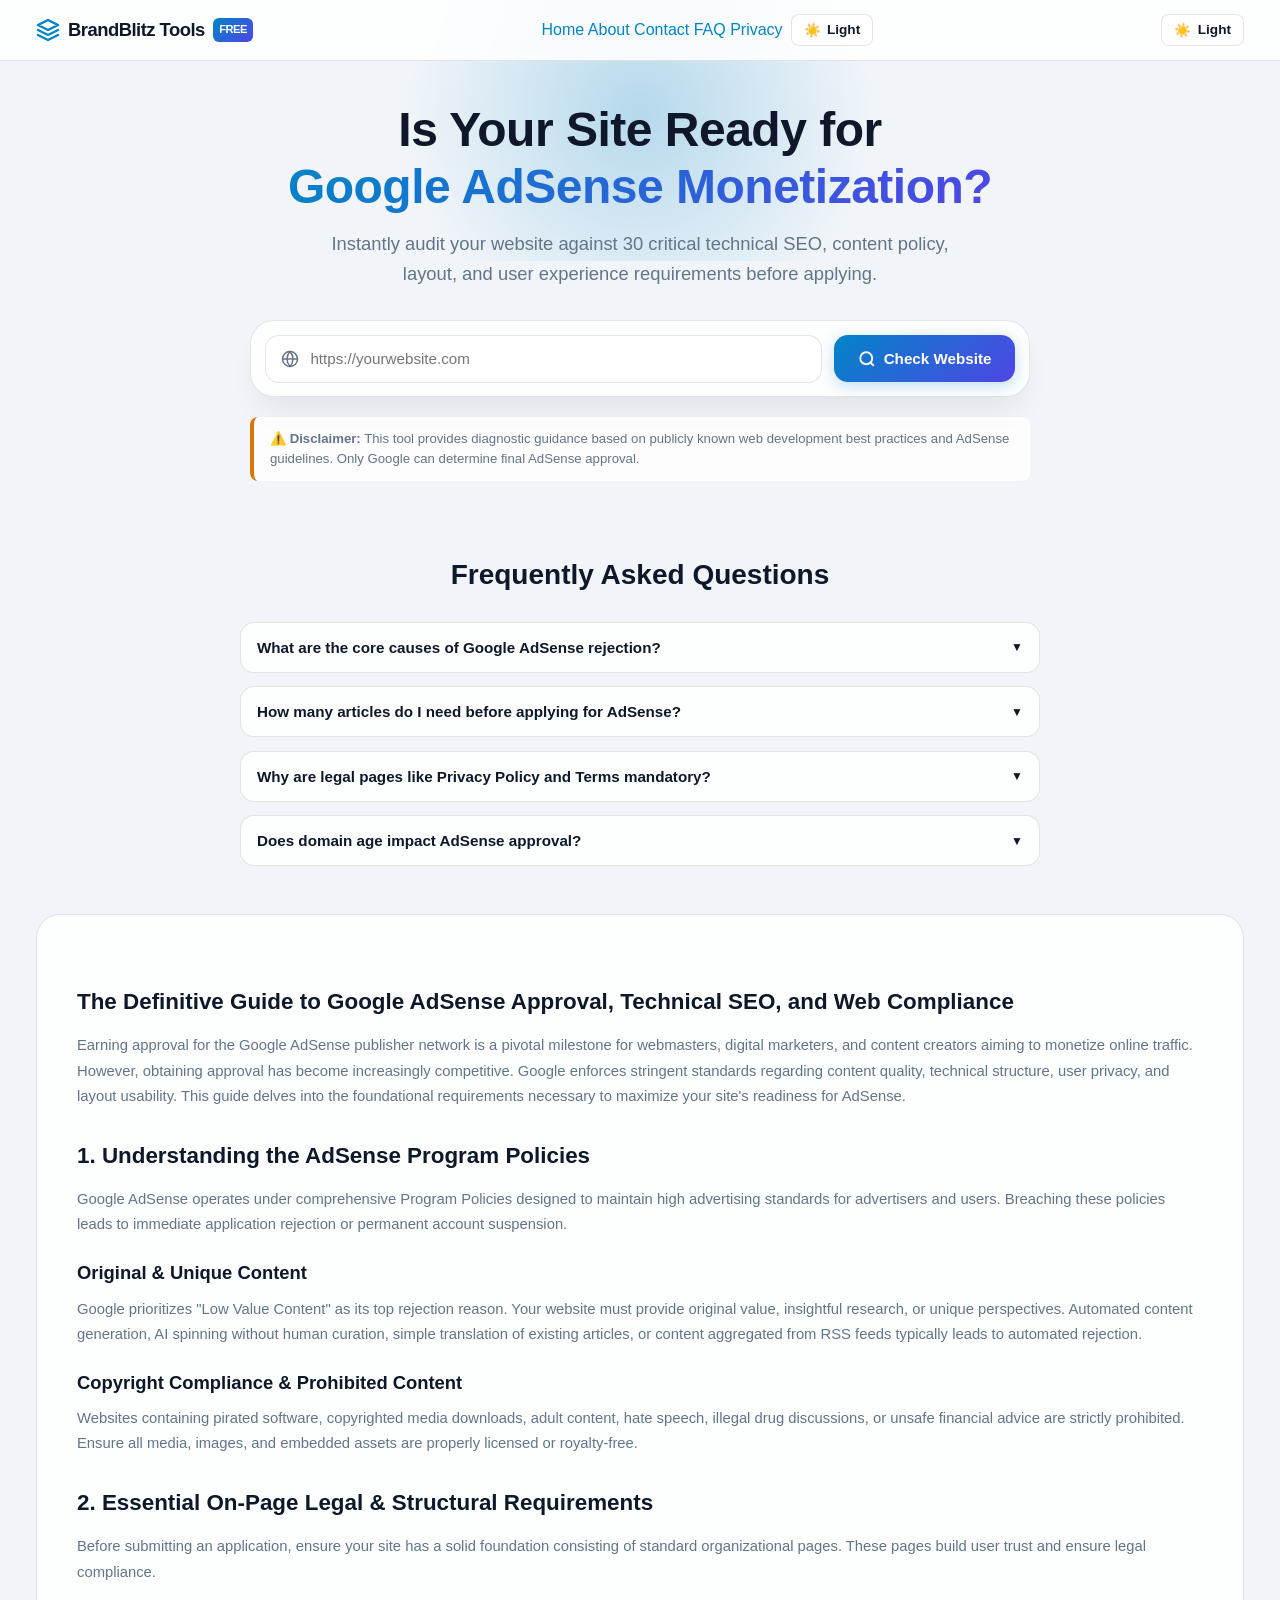
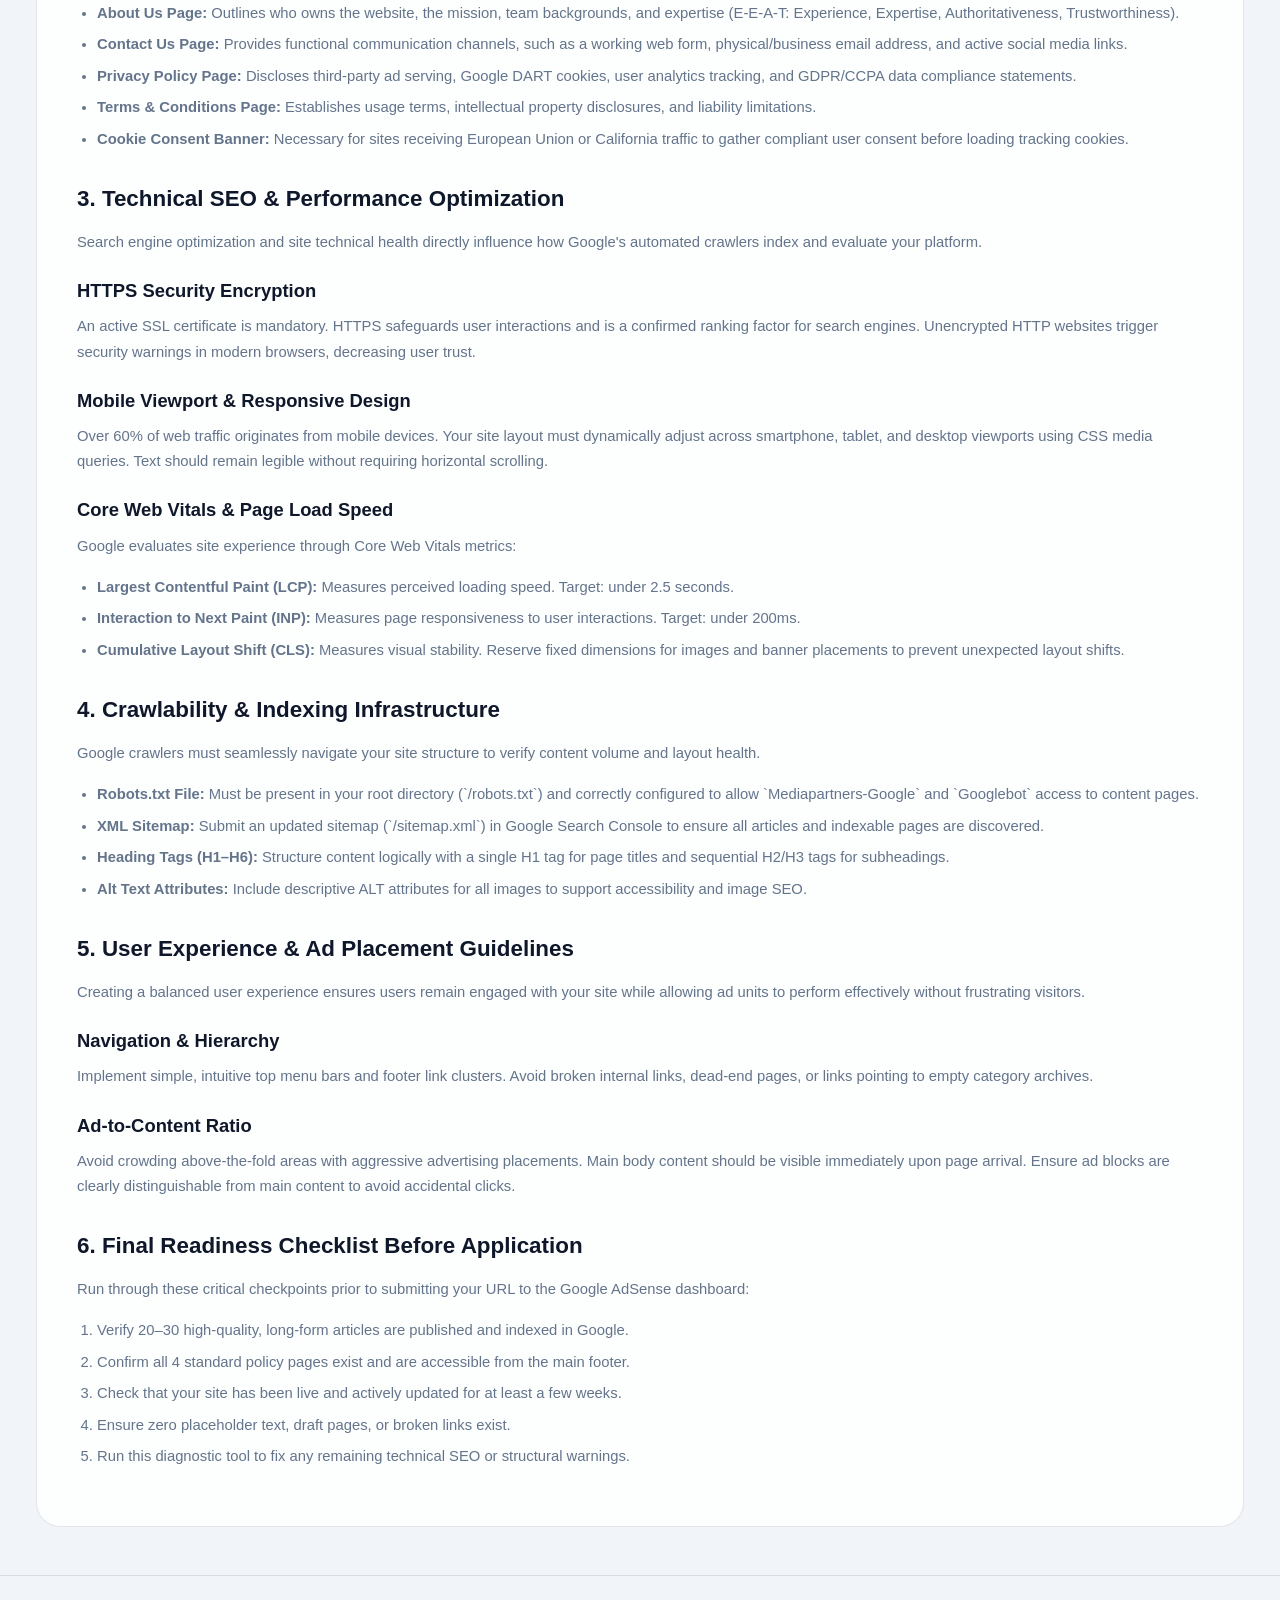
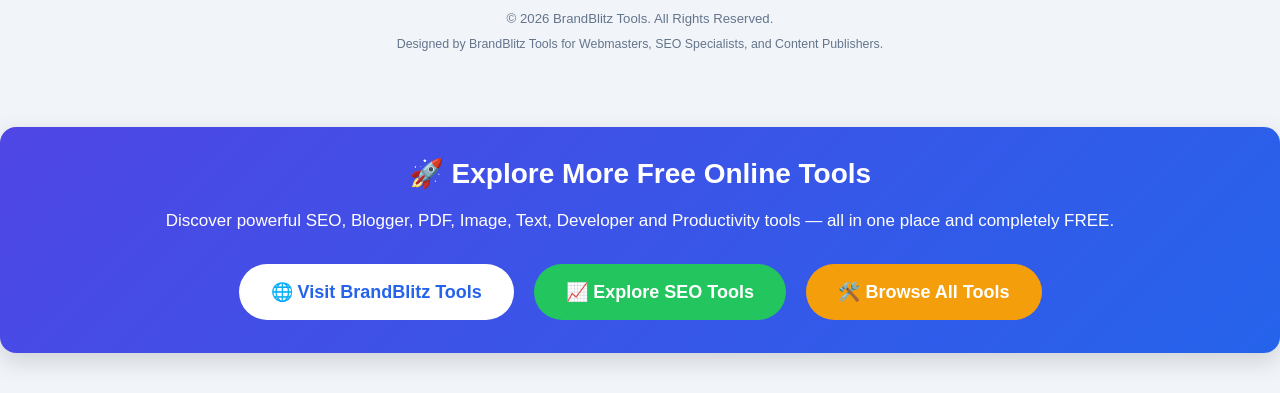
==== index.html @ 6cb2e6ab "Update index.html" ====
<!DOCTYPE html>
<html lang="en" data-theme="light">
<head><!-- Google tag (gtag.js) -->
<script async src="https://www.googletagmanager.com/gtag/js?id=G-FM1GMPGR39"></script>
<script>
  window.dataLayer = window.dataLayer || [];
  function gtag(){dataLayer.push(arguments);}
  gtag('js', new Date());

  gtag('config', 'G-FM1GMPGR39');
</script><meta name="google-site-verification" content="Bj_bHbPPWZ_OUAdt4limrKNjG6qY-SM1MMo9fuRTabA" />
  <meta charset="UTF-8">
  <meta name="viewport" content="width=device-width, initial-scale=1.0">
  <title>Google AdSense Readiness Checker & Site Audit Tool</title>
  <meta name="description" content="Free instant Google AdSense Readiness Audit Tool. Analyze your website for AdSense policy compliance, technical SEO, content depth, and site structure.">
  <meta name="keywords" content="AdSense checker, AdSense readiness tool, Google AdSense approval, SEO audit tool, policy compliance check">
  <meta name="robots" content="index, follow">
  <link rel="canonical" href="https://ssrweb197.github.io/google-adsense-checker/">

  <!-- Open Graph / Social Meta -->
  <meta property="og:type" content="website">
  <meta property="og:title" content="Google AdSense Readiness Checker & Site Audit Tool">
  <meta property="og:description" content="Check if your website is ready for Google AdSense monetization with our instant 30-point policy and SEO audit tool.">
  <meta property="og:image" content="https://ssrweb197.github.io/pdf-tools-hub/icon-512.png">
  
  <!-- Twitter Cards -->
  <meta name="twitter:card" content="summary_large_image">
  <meta name="twitter:title" content="Google AdSense Readiness Checker">
  <meta name="twitter:description" content="Comprehensive instant site audit for Google AdSense compliance and technical SEO readiness.">

  <!-- JSON-LD Structured Data: Breadcrumb -->
  <script type="application/ld+json">
  {
    "@context": "https://schema.org",
    "@type": "BreadcrumbList",
    "itemListElement": [{
      "@type": "ListItem",
      "position": 1,
      "name": "Home",
      "item": "https://ssrweb197.github.io/pdf-tools-hub/"
    },{
      "@type": "ListItem",
      "position": 2,
      "name": "Tools",
      "item": "https://ssrweb197.github.io/pdf-tools-hub/"
    },{
      "@type": "ListItem",
      "position": 3,
      "name": "AdSense Readiness Checker",
      "item": "https://ssrweb197.github.io/pdf-tools-hub/adsense-checker.html"
    }]
  }
  </script>

  <!-- JSON-LD Structured Data: FAQ Page -->
  <script type="application/ld+json">
  {
    "@context": "https://schema.org",
    "@type": "FAQPage",
    "mainEntity": [
      {
        "@type": "Question",
        "name": "What are the essential requirements for Google AdSense approval?",
        "acceptedAnswer": {
          "@type": "Answer",
          "text": "Google AdSense requires original, high-quality content, standard policy pages (About Us, Contact Us, Privacy Policy, Terms, Cookie Policy), HTTPS security, mobile responsiveness, clear navigation, and adherence to Google's Publisher Policies."
        }
      },
      {
        "@type": "Question",
        "name": "How long does Google AdSense take to review a website?",
        "acceptedAnswer": {
          "@type": "Answer",
          "text": "The review process typically takes anywhere from 24 hours to 2 weeks. Ensuring your site meets all technical, layout, and policy standards reduces the likelihood of rejection."
        }
      },
      {
        "@type": "Question",
        "name": "Does this tool guarantee AdSense approval?",
        "acceptedAnswer": {
          "@type": "Answer",
          "text": "No. This tool provides an automated diagnostic audit based on publicly known web best practices and AdSense guidelines. Final approval rests exclusively with Google's human reviewers and automated evaluation algorithms."
        }
      }
    ]
  }
  </script>

  <style>
    /* ==========================================================================
       1. CSS VARIABLES & THEMES (LIGHT MODE DEFAULT)
       ========================================================================== */
    :root {
      /* Colors - Light Theme Default */
      --bg-primary: #f1f5f9;
      --bg-secondary: #ffffff;
      --bg-card: rgba(255, 255, 255, 0.85);
      --bg-card-hover: rgba(255, 255, 255, 0.98);
      --border-color: rgba(0, 0, 0, 0.1);
      --text-main: #0f172a;
      --text-muted: #64748b;
      
      --primary: #0284c7;
      --primary-glow: rgba(2, 132, 199, 0.25);
      --accent: #4f46e5;
      
      --pass: #16a34a;
      --pass-bg: rgba(22, 163, 74, 0.1);
      --warning: #d97706;
      --warning-bg: rgba(217, 119, 6, 0.1);
      --fail: #dc2626;
      --fail-bg: rgba(220, 38, 38, 0.1);
      
      --radius-sm: 8px;
      --radius-md: 14px;
      --radius-lg: 24px;
      
      --shadow-main: 0 20px 30px -10px rgba(0, 0, 0, 0.08);
      --glass-backdrop: blur(16px);
      
      --transition: all 0.3s cubic-bezier(0.4, 0, 0.2, 1);
    }

    [data-theme="dark"] {
      /* Colors - Dark Theme Override */
      --bg-primary: #0b0f19;
      --bg-secondary: #111827;
      --bg-card: rgba(30, 41, 59, 0.7);
      --bg-card-hover: rgba(30, 41, 59, 0.9);
      --border-color: rgba(255, 255, 255, 0.12);
      --text-main: #f8fafc;
      --text-muted: #94a3b8;
      
      --primary: #38bdf8;
      --primary-glow: rgba(56, 189, 248, 0.35);
      --accent: #818cf8;
      
      --pass: #22c55e;
      --pass-bg: rgba(34, 197, 94, 0.15);
      --warning: #f59e0b;
      --warning-bg: rgba(245, 158, 11, 0.15);
      --fail: #ef4444;
      --fail-bg: rgba(239, 68, 68, 0.15);
      
      --shadow-main: 0 20px 40px -15px rgba(0, 0, 0, 0.5);
    }

    /* ==========================================================================
       2. BASE & RESET
       ========================================================================== */
    *, *::before, *::after {
      box-sizing: border-box;
      margin: 0;
      padding: 0;
    }

    html {
      scroll-behavior: smooth;
      font-family: -apple-system, BlinkMacSystemFont, "Segoe UI", Roboto, Helvetica, Arial, sans-serif;
    }

    body {
      background-color: var(--bg-primary);
      color: var(--text-main);
      line-height: 1.6;
      min-height: 100vh;
      overflow-x: hidden;
      transition: background-color 0.4s ease, color 0.4s ease;
    }

    .container {
      width: 100%;
      max-width: 1240px;
      margin: 0 auto;
      padding: 0 1rem;
    }

    a {
      color: var(--primary);
      text-decoration: none;
      transition: var(--transition);
    }

    a:hover {
      text-decoration: underline;
    }

    /* ==========================================================================
       3. NAVIGATION & HEADER
       ========================================================================== */
    .navbar {
      position: sticky;
      top: 0;
      z-index: 100;
      background: var(--bg-card);
      backdrop-filter: var(--glass-backdrop);
      -webkit-backdrop-filter: var(--glass-backdrop);
      border-bottom: 1px solid var(--border-color);
      padding: 0.85rem 0;
    }

    .nav-container {
      display: flex;
      justify-content: space-between;
      align-items: center;
      gap: 0.5rem;
    }

    .logo {
      display: flex;
      align-items: center;
      gap: 0.5rem;
      font-weight: 800;
      font-size: 1.15rem;
      letter-spacing: -0.5px;
      color: var(--text-main);
      white-space: nowrap;
    }

    .logo-badge {
      background: linear-gradient(135deg, var(--primary), var(--accent));
      color: #fff;
      font-size: 0.7rem;
      padding: 0.2rem 0.4rem;
      border-radius: 6px;
      font-weight: 700;
      text-transform: uppercase;
    }

    .nav-actions {
      display: flex;
      align-items: center;
      gap: 0.5rem;
    }

    .theme-toggle {
      background: var(--bg-secondary);
      border: 1px solid var(--border-color);
      color: var(--text-main);
      padding: 0.45rem 0.75rem;
      border-radius: var(--radius-sm);
      cursor: pointer;
      display: flex;
      align-items: center;
      gap: 0.4rem;
      font-size: 0.85rem;
      font-weight: 600;
      transition: var(--transition);
      white-space: nowrap;
    }

    .theme-toggle:hover {
      border-color: var(--primary);
    }

    /* ==========================================================================
       4. HERO & AUDIT INPUT SECTION
       ========================================================================== */
    .hero-section {
      padding: 2.5rem 0 1.5rem;
      text-align: center;
      position: relative;
    }

    .hero-glow {
      position: absolute;
      top: -100px;
      left: 50%;
      transform: translateX(-50%);
      width: 100%;
      max-width: 600px;
      height: 300px;
      background: radial-gradient(circle, var(--primary-glow) 0%, rgba(0,0,0,0) 70%);
      pointer-events: none;
      z-index: -1;
    }

    .hero-title {
      font-size: clamp(1.6rem, 5vw, 3rem);
      font-weight: 900;
      line-height: 1.2;
      margin-bottom: 0.85rem;
      letter-spacing: -0.5px;
    }

    .gradient-text {
      background: linear-gradient(135deg, var(--primary), var(--accent));
      -webkit-background-clip: text;
      -webkit-text-fill-color: transparent;
    }

    .hero-subtitle {
      font-size: clamp(0.95rem, 2.5vw, 1.15rem);
      color: var(--text-muted);
      max-width: 680px;
      margin: 0 auto 2rem;
      padding: 0 0.5rem;
    }

    .audit-box {
      width: 100%;
      max-width: 780px;
      margin: 0 auto;
      background: var(--bg-card);
      backdrop-filter: var(--glass-backdrop);
      -webkit-backdrop-filter: var(--glass-backdrop);
      border: 1px solid var(--border-color);
      border-radius: var(--radius-lg);
      padding: 0.85rem;
      box-shadow: var(--shadow-main);
      display: flex;
      flex-direction: column;
      gap: 0.75rem;
    }

    @media (min-width: 640px) {
      .audit-box {
        flex-direction: row;
        align-items: center;
      }
    }

    .audit-input-group {
      flex: 1;
      width: 100%;
      position: relative;
      display: flex;
      align-items: center;
    }

    .audit-input-icon {
      position: absolute;
      left: 1rem;
      color: var(--text-muted);
      pointer-events: none;
    }

    .audit-input {
      width: 100%;
      padding: 0.9rem 1rem 0.9rem 2.8rem;
      background: var(--bg-secondary);
      border: 1px solid var(--border-color);
      border-radius: var(--radius-md);
      color: var(--text-main);
      font-size: 0.95rem;
      outline: none;
      transition: var(--transition);
    }

    .audit-input:focus {
      border-color: var(--primary);
      box-shadow: 0 0 0 3px var(--primary-glow);
    }

    .btn-audit {
      width: 100%;
      background: linear-gradient(135deg, var(--primary), var(--accent));
      color: #ffffff;
      border: none;
      padding: 0.9rem 1.5rem;
      border-radius: var(--radius-md);
      font-size: 0.95rem;
      font-weight: 700;
      cursor: pointer;
      display: flex;
      align-items: center;
      justify-content: center;
      gap: 0.5rem;
      transition: var(--transition);
      box-shadow: 0 4px 15px var(--primary-glow);
      white-space: nowrap;
    }

    @media (min-width: 640px) {
      .btn-audit {
        width: auto;
      }
    }

    .btn-audit:hover {
      transform: translateY(-2px);
      box-shadow: 0 8px 25px var(--primary-glow);
    }

    .disclaimer-banner {
      margin-top: 1.25rem;
      background: var(--bg-card);
      border-left: 4px solid var(--warning);
      padding: 0.75rem 1rem;
      border-radius: var(--radius-sm);
      max-width: 780px;
      margin-left: auto;
      margin-right: auto;
      text-align: left;
      font-size: 0.825rem;
      color: var(--text-muted);
      line-height: 1.5;
    }

    /* ==========================================================================
       5. LOADING ANIMATION
       ========================================================================== */
    .loading-container {
      display: none;
      margin: 2.5rem auto;
      text-align: center;
      max-width: 500px;
      padding: 0 1rem;
    }

    .spinner {
      width: 50px;
      height: 50px;
      border: 4px solid var(--border-color);
      border-top: 4px solid var(--primary);
      border-radius: 50%;
      animation: spin 1s linear infinite;
      margin: 0 auto 1.25rem;
    }

    @keyframes spin {
      0% { transform: rotate(0deg); }
      100% { transform: rotate(360deg); }
    }

    .loading-status {
      font-weight: 600;
      font-size: 1.05rem;
      margin-bottom: 0.4rem;
    }

    .progress-bar-bg {
      width: 100%;
      height: 8px;
      background: var(--bg-secondary);
      border-radius: 10px;
      overflow: hidden;
      margin-top: 1rem;
    }

    .progress-bar-fill {
      height: 100%;
      width: 0%;
      background: linear-gradient(90deg, var(--primary), var(--accent));
      transition: width 0.2s ease;
    }

    /* ==========================================================================
       6. DASHBOARD & RESULTS SECTION
       ========================================================================== */
    .dashboard {
      display: none;
      margin: 2rem 0 3rem;
      animation: fadeIn 0.4s ease-in-out;
    }

    @keyframes fadeIn {
      from { opacity: 0; transform: translateY(12px); }
      to { opacity: 1; transform: translateY(0); }
    }

    .action-toolbar {
      display: flex;
      flex-direction: column;
      gap: 1rem;
      margin-bottom: 1.5rem;
      background: var(--bg-card);
      backdrop-filter: var(--glass-backdrop);
      -webkit-backdrop-filter: var(--glass-backdrop);
      padding: 1rem;
      border-radius: var(--radius-md);
      border: 1px solid var(--border-color);
    }

    @media (min-width: 768px) {
      .action-toolbar {
        flex-direction: row;
        justify-content: space-between;
        align-items: center;
      }
    }

    .target-url-display {
      font-weight: 700;
      font-size: 1.05rem;
      word-break: break-all;
    }

    .toolbar-buttons {
      display: flex;
      flex-wrap: wrap;
      gap: 0.4rem;
    }

    .btn-tool {
      flex: 1;
      min-width: 110px;
      background: var(--bg-secondary);
      border: 1px solid var(--border-color);
      color: var(--text-main);
      padding: 0.5rem 0.75rem;
      border-radius: var(--radius-sm);
      font-size: 0.8rem;
      font-weight: 600;
      cursor: pointer;
      display: flex;
      align-items: center;
      justify-content: center;
      gap: 0.3rem;
      transition: var(--transition);
    }

    .btn-tool:hover {
      background: var(--primary);
      color: #fff;
      border-color: var(--primary);
    }

    /* Summary Grid */
    .summary-grid {
      display: grid;
      grid-template-columns: repeat(auto-fit, minmax(220px, 1fr));
      gap: 1rem;
      margin-bottom: 2rem;
    }

    .summary-card {
      background: var(--bg-card);
      backdrop-filter: var(--glass-backdrop);
      -webkit-backdrop-filter: var(--glass-backdrop);
      border: 1px solid var(--border-color);
      border-radius: var(--radius-md);
      padding: 1.25rem;
      display: flex;
      align-items: center;
      gap: 1rem;
      box-shadow: var(--shadow-main);
    }

    .score-card {
      grid-column: 1 / -1;
      justify-content: center;
      text-align: center;
    }

    @media (min-width: 640px) {
      .score-card {
        grid-column: span 1;
        justify-content: space-around;
        text-align: left;
      }
    }

    /* Circular SVG Gauge */
    .score-gauge {
      position: relative;
      width: 100px;
      height: 100px;
      flex-shrink: 0;
    }

    .score-gauge svg {
      width: 100%;
      height: 100%;
      transform: rotate(-90deg);
    }

    .score-gauge circle {
      fill: none;
      stroke-width: 10;
      stroke-linecap: round;
    }

    .gauge-bg {
      stroke: var(--bg-secondary);
    }

    .gauge-fill {
      stroke: var(--primary);
      stroke-dasharray: 283;
      stroke-dashoffset: 283;
      transition: stroke-dashoffset 1.5s ease-in-out, stroke 0.5s ease;
    }

    .score-number {
      position: absolute;
      top: 50%;
      left: 50%;
      transform: translate(-50%, -50%);
      font-size: 1.5rem;
      font-weight: 800;
    }

    .metric-icon {
      width: 45px;
      height: 45px;
      border-radius: 12px;
      display: flex;
      align-items: center;
      justify-content: center;
      font-size: 1.3rem;
      flex-shrink: 0;
    }

    .metric-icon.pass { background: var(--pass-bg); color: var(--pass); }
    .metric-icon.warning { background: var(--warning-bg); color: var(--warning); }
    .metric-icon.fail { background: var(--fail-bg); color: var(--fail); }

    .metric-info .val {
      font-size: 1.5rem;
      font-weight: 800;
      line-height: 1.2;
    }

    .metric-info .lbl {
      font-size: 0.8rem;
      color: var(--text-muted);
    }

    /* Controls: Filter & Search */
    .controls-row {
      display: flex;
      flex-direction: column;
      gap: 1rem;
      margin-bottom: 1.5rem;
    }

    @media (min-width: 768px) {
      .controls-row {
        flex-direction: row;
        justify-content: space-between;
        align-items: center;
      }
    }

    .filter-pills {
      display: flex;
      flex-wrap: wrap;
      gap: 0.4rem;
    }

    .pill {
      background: var(--bg-card);
      border: 1px solid var(--border-color);
      color: var(--text-muted);
      padding: 0.35rem 0.85rem;
      border-radius: 30px;
      font-size: 0.8rem;
      font-weight: 600;
      cursor: pointer;
      transition: var(--transition);
    }

    .pill.active, .pill:hover {
      background: var(--primary);
      color: #fff;
      border-color: var(--primary);
    }

    .search-box {
      position: relative;
      width: 100%;
    }

    @media (min-width: 768px) {
      .search-box {
        width: 260px;
      }
    }

    .search-box input {
      width: 100%;
      padding: 0.5rem 1rem 0.5rem 2.2rem;
      background: var(--bg-card);
      border: 1px solid var(--border-color);
      border-radius: 20px;
      color: var(--text-main);
      font-size: 0.85rem;
      outline: none;
    }

    .search-box input:focus {
      border-color: var(--primary);
    }

    .search-icon {
      position: absolute;
      left: 0.8rem;
      top: 50%;
      transform: translateY(-50%);
      font-size: 0.85rem;
      color: var(--text-muted);
    }

    /* Checks Grid */
    .checks-grid {
      display: grid;
      grid-template-columns: 1fr;
      gap: 1rem;
      margin-bottom: 2.5rem;
    }

    @media (min-width: 640px) {
      .checks-grid {
        grid-template-columns: repeat(auto-fill, minmax(320px, 1fr));
      }
    }

    .check-card {
      background: var(--bg-card);
      backdrop-filter: var(--glass-backdrop);
      -webkit-backdrop-filter: var(--glass-backdrop);
      border: 1px solid var(--border-color);
      border-radius: var(--radius-md);
      padding: 1.15rem;
      transition: var(--transition);
      position: relative;
      overflow: hidden;
    }

    .check-card:hover {
      transform: translateY(-2px);
      box-shadow: var(--shadow-main);
      border-color: rgba(255, 255, 255, 0.2);
    }

    .check-card::before {
      content: '';
      position: absolute;
      top: 0;
      left: 0;
      width: 4px;
      height: 100%;
    }

    .check-card.status-pass::before { background: var(--pass); }
    .check-card.status-warning::before { background: var(--warning); }
    .check-card.status-fail::before { background: var(--fail); }

    .check-header {
      display: flex;
      justify-content: space-between;
      align-items: center;
      margin-bottom: 0.6rem;
      gap: 0.5rem;
    }

    .check-title {
      font-weight: 700;
      font-size: 0.95rem;
    }

    .badge {
      font-size: 0.65rem;
      font-weight: 800;
      padding: 0.2rem 0.5rem;
      border-radius: 20px;
      text-transform: uppercase;
      white-space: nowrap;
    }

    .badge-pass { background: var(--pass-bg); color: var(--pass); }
    .badge-warning { background: var(--warning-bg); color: var(--warning); }
    .badge-fail { background: var(--fail-bg); color: var(--fail); }

    .check-description {
      font-size: 0.825rem;
      color: var(--text-muted);
      margin-bottom: 0.75rem;
    }

    .check-recommendation {
      background: var(--bg-secondary);
      padding: 0.6rem 0.75rem;
      border-radius: var(--radius-sm);
      font-size: 0.775rem;
      color: var(--text-main);
      border-left: 2px solid var(--primary);
    }

    /* Recommendations Dashboard Section */
    .recommendations-section {
      background: var(--bg-card);
      border: 1px solid var(--border-color);
      border-radius: var(--radius-lg);
      padding: 1.5rem;
      margin-bottom: 2.5rem;
    }

    .section-title {
      font-size: 1.25rem;
      font-weight: 800;
      margin-bottom: 1.25rem;
    }

    .rec-tabs {
      display: flex;
      gap: 0.5rem;
      border-bottom: 1px solid var(--border-color);
      margin-bottom: 1.25rem;
      overflow-x: auto;
      padding-bottom: 0.25rem;
      -webkit-overflow-scrolling: touch;
    }

    .rec-tab {
      padding: 0.5rem 0.75rem;
      font-weight: 600;
      font-size: 0.85rem;
      color: var(--text-muted);
      cursor: pointer;
      border-bottom: 2px solid transparent;
      white-space: nowrap;
      transition: var(--transition);
    }

    .rec-tab.active {
      color: var(--primary);
      border-bottom-color: var(--primary);
    }

    .rec-content {
      display: none;
    }

    .rec-content.active {
      display: block;
    }

    .rec-list {
      list-style: none;
      display: grid;
      gap: 0.85rem;
    }

    .rec-item {
      display: flex;
      align-items: flex-start;
      gap: 0.6rem;
      background: var(--bg-secondary);
      padding: 0.85rem;
      border-radius: var(--radius-sm);
      font-size: 0.875rem;
    }

    .rec-bullet {
      color: var(--primary);
      font-size: 1.1rem;
      line-height: 1;
    }

    /* ==========================================================================
       7. FAQ ACCORDION SECTION
       ========================================================================== */
    .faq-section {
      margin: 3rem 0;
    }

    .faq-grid {
      max-width: 800px;
      margin: 0 auto;
      display: grid;
      gap: 0.85rem;
    }

    .faq-item {
      background: var(--bg-card);
      border: 1px solid var(--border-color);
      border-radius: var(--radius-md);
      overflow: hidden;
    }

    .faq-question {
      width: 100%;
      text-align: left;
      padding: 1rem;
      background: transparent;
      border: none;
      color: var(--text-main);
      font-weight: 700;
      font-size: 0.95rem;
      cursor: pointer;
      display: flex;
      justify-content: space-between;
      align-items: center;
      gap: 0.5rem;
    }

    .faq-answer {
      max-height: 0;
      overflow: hidden;
      padding: 0 1rem;
      color: var(--text-muted);
      font-size: 0.875rem;
      transition: max-height 0.3s ease, padding 0.3s ease;
    }

    .faq-item.open .faq-answer {
      max-height: 250px;
      padding: 0 1rem 1rem 1rem;
    }

    .faq-icon {
      transition: transform 0.3s ease;
      font-size: 0.75rem;
    }

    .faq-item.open .faq-icon {
      transform: rotate(180deg);
    }

    /* ==========================================================================
       8. SEO RICH CONTENT ARTICLE
       ========================================================================== */
    .seo-article {
      background: var(--bg-card);
      border: 1px solid var(--border-color);
      border-radius: var(--radius-lg);
      padding: 1.5rem;
      margin: 3rem 0;
      line-height: 1.7;
      color: var(--text-muted);
      font-size: 0.925rem;
    }

    @media (min-width: 768px) {
      .seo-article {
        padding: 2.5rem;
      }
    }

    .seo-article h2 {
      color: var(--text-main);
      font-size: 1.4rem;
      margin: 1.75rem 0 0.75rem;
    }

    .seo-article h3 {
      color: var(--text-main);
      font-size: 1.15rem;
      margin: 1.25rem 0 0.5rem;
    }

    .seo-article p {
      margin-bottom: 1rem;
    }

    .seo-article ul, .seo-article ol {
      margin: 0 0 1rem 1.25rem;
    }

    .seo-article li {
      margin-bottom: 0.4rem;
    }

    /* ==========================================================================
       9. TOAST NOTIFICATION & FOOTER
       ========================================================================== */
    .toast-container {
      position: fixed;
      bottom: 1.5rem;
      right: 1.5rem;
      left: 1.5rem;
      z-index: 1000;
      pointer-events: none;
      display: flex;
      flex-direction: column;
      align-items: flex-end;
    }

    @media (min-width: 640px) {
      .toast-container {
        left: auto;
      }
    }

    .toast {
      pointer-events: auto;
      background: var(--bg-secondary);
      color: var(--text-main);
      border: 1px solid var(--primary);
      padding: 0.75rem 1rem;
      border-radius: var(--radius-sm);
      box-shadow: var(--shadow-main);
      font-weight: 600;
      font-size: 0.85rem;
      display: flex;
      align-items: center;
      gap: 0.5rem;
      animation: slideIn 0.3s ease forwards;
      margin-top: 0.5rem;
    }

    @keyframes slideIn {
      from { transform: translateY(100%); opacity: 0; }
      to { transform: translateY(0); opacity: 1; }
    }

    footer {
      border-top: 1px solid var(--border-color);
      padding: 2rem 0;
      text-align: center;
      color: var(--text-muted);
      font-size: 0.825rem;
    }

    /* ==========================================================================
       10. PRINT STYLES
       ========================================================================== */
    @media print {
      body {
        background: #fff !important;
        color: #000 !important;
      }
      .navbar, .hero-section, .faq-section, .seo-article, footer, .controls-row, .action-toolbar {
        display: none !important;
      }
      .dashboard {
        display: block !important;
      }
      .check-card {
        border: 1px solid #ccc !important;
        break-inside: avoid;
      }
    }
  </style>
</head>
<body>

  <!-- NAVIGATION -->
  <nav class="navbar">
    <div class="container nav-container">
      <div class="logo">
        <svg width="24" height="24" viewBox="0 0 24 24" fill="none" stroke="currentColor" stroke-width="2.5" stroke-linecap="round" stroke-linejoin="round" style="color:var(--primary)"><polygon points="12 2 2 7 12 12 22 7 12 2"></polygon><polyline points="2 17 12 22 22 17"></polyline><polyline points="2 12 12 17 22 12"></polyline></svg>
        <span>BrandBlitz Tools</span>
        <span class="logo-badge">FREE</span>
      </div>
      <div class="nav-actions">

  <div class="nav-menu">
    <a href="index.html">Home</a>
    <a href="about.html">About</a>
    <a href="contact.html">Contact</a>
    <a href="faq.html">FAQ</a>
    <a href="privacy-policy.html">Privacy</a>
  </div>

  <button class="theme-toggle" id="themeToggleBtn" aria-label="Toggle Theme">
      <span id="themeIcon">☀️</span>
      <span id="themeText">Light</span>
  </button>

</div>
        <button class="theme-toggle" id="themeToggleBtn" aria-label="Toggle Theme">
          <span id="themeIcon">☀️</span>
          <span id="themeText">Light</span>
        </button>
      </div>
    </div>
  </nav>

  <main class="container">
    <!-- HERO SECTION -->
    <section class="hero-section">
      <div class="hero-glow"></div>
      <h1 class="hero-title">Is Your Site Ready for <br><span class="gradient-text">Google AdSense Monetization?</span></h1>
      <p class="hero-subtitle">Instantly audit your website against 30 critical technical SEO, content policy, layout, and user experience requirements before applying.</p>

      <form id="auditForm" onsubmit="event.preventDefault(); startAudit();">
        <div class="audit-box">
          <div class="audit-input-group">
            <svg class="audit-input-icon" width="18" height="18" viewBox="0 0 24 24" fill="none" stroke="currentColor" stroke-width="2"><circle cx="12" cy="12" r="10"></circle><line x1="2" y1="12" x2="22" y2="12"></line><path d="M12 2a15.3 15.3 0 0 1 4 10 15.3 15.3 0 0 1-4 10 15.3 15.3 0 0 1-4-10 15.3 15.3 0 0 1 4-10z"></path></svg>
            <input type="url" id="targetUrl" class="audit-input" placeholder="https://yourwebsite.com" required>
          </div>
          <button type="submit" class="btn-audit">
            <svg width="18" height="18" viewBox="0 0 24 24" fill="none" stroke="currentColor" stroke-width="2.5"><circle cx="11" cy="11" r="8"></circle><line x1="21" y1="21" x2="16.65" y2="16.65"></line></svg>
            Check Website
          </button>
        </div>
      </form>

      <div class="disclaimer-banner">
        <strong>⚠️ Disclaimer:</strong> This tool provides diagnostic guidance based on publicly known web development best practices and AdSense guidelines. Only Google can determine final AdSense approval.
      </div>
    </section>

    <!-- LOADING SCREEN -->
    <div class="loading-container" id="loadingContainer">
      <div class="spinner"></div>
      <div class="loading-status" id="loadingStatusText">Connecting to target server...</div>
      <div style="font-size: 0.8rem; color: var(--text-muted);" id="loadingStep">Initializing security handshake...</div>
      <div class="progress-bar-bg">
        <div class="progress-bar-fill" id="loadingProgressBar"></div>
      </div>
    </div>

    <!-- DASHBOARD RESULTS -->
    <section class="dashboard" id="dashboardContainer">
      
      <!-- Action Toolbar -->
      <div class="action-toolbar">
        <div>
          <span style="color: var(--text-muted); font-size: 0.8rem;">Audit Report for:</span>
          <div class="target-url-display" id="reportUrlDisplay">https://example.com</div>
        </div>
        <div class="toolbar-buttons">
          <button class="btn-tool" onclick="window.print()">🖨️ Print</button>
          <button class="btn-tool" onclick="copyReportSummary()">📋 Copy</button>
          <button class="btn-tool" onclick="shareReport()">🔗 Share</button>
          <button class="btn-tool" onclick="downloadHTMLReport()">⬇️ HTML</button>
        </div>
      </div>

      <!-- Summary Score Overview -->
      <div class="summary-grid">
        <div class="summary-card score-card">
          <div class="score-gauge">
            <svg viewBox="0 0 100 100">
              <circle class="gauge-bg" cx="50" cy="50" r="45"></circle>
              <circle class="gauge-fill" id="scoreGaugeFill" cx="50" cy="50" r="45"></circle>
            </svg>
            <div class="score-number" id="overallScoreVal">0</div>
          </div>
          <div>
            <h3 style="font-size: 1.1rem; font-weight: 800;">AdSense Score</h3>
            <p style="font-size: 0.8rem; color: var(--text-muted);" id="scoreRatingText">Calculating status...</p>
          </div>
        </div>

        <div class="summary-card">
          <div class="metric-icon pass">✓</div>
          <div class="metric-info">
            <div class="val" id="countPass">0</div>
            <div class="lbl">Passed Checks</div>
          </div>
        </div>

        <div class="summary-card">
          <div class="metric-icon warning">!</div>
          <div class="metric-info">
            <div class="val" id="countWarning">0</div>
            <div class="lbl">Warnings</div>
          </div>
        </div>

        <div class="summary-card">
          <div class="metric-icon fail">✕</div>
          <div class="metric-info">
            <div class="val" id="countFail">0</div>
            <div class="lbl">Failed Checks</div>
          </div>
        </div>
      </div>

      <!-- Filter Controls & Search -->
      <div class="controls-row">
        <div class="filter-pills">
          <button class="pill active" onclick="filterChecks('all', this)">All (30)</button>
          <button class="pill" onclick="filterChecks('pass', this)">Passed</button>
          <button class="pill" onclick="filterChecks('warning', this)">Warnings</button>
          <button class="pill" onclick="filterChecks('fail', this)">Failed</button>
        </div>
        <div class="search-box">
          <span class="search-icon">🔍</span>
          <input type="text" id="searchInput" placeholder="Search checks..." oninput="searchChecks()">
        </div>
      </div>

      <!-- Check Items Grid -->
      <div class="checks-grid" id="checksGridContainer">
        <!-- Dynamically Generated via JS -->
      </div>

      <!-- Detailed Recommendations Dashboard -->
      <div class="recommendations-section">
        <h2 class="section-title">💡 Strategic Approval & SEO Recommendations</h2>
        <div class="rec-tabs">
          <div class="rec-tab active" onclick="switchRecTab(0, this)">AdSense Approval Tips</div>
          <div class="rec-tab" onclick="switchRecTab(1, this)">SEO & Core Web Vitals</div>
          <div class="rec-tab" onclick="switchRecTab(2, this)">Content Quality Strategy</div>
          <div class="rec-tab" onclick="switchRecTab(3, this)">Ad Placement Strategy</div>
        </div>

        <div class="rec-content active" id="recTab0">
          <ul class="rec-list">
            <li class="rec-item"><span class="rec-bullet">▸</span><div><strong>Clear Site Navigation:</strong> Place standard HTML menus in the header and footer. Avoid orphan pages.</div></li>
            <li class="rec-item"><span class="rec-bullet">▸</span><div><strong>Publish Key Legal Pages:</strong> Google strictly enforces the presence of standard About, Contact, Privacy Policy, and Terms pages.</div></li>
            <li class="rec-item"><span class="rec-bullet">▸</span><div><strong>Unique Value Proposition:</strong> Ensure content is not scraped or aggregated. Write unique, human-authored content.</div></li>
          </ul>
        </div>

        <div class="rec-content" id="recTab1">
          <ul class="rec-list">
            <li class="rec-item"><span class="rec-bullet">▸</span><div><strong>Optimize Largest Contentful Paint (LCP):</strong> Keep main banner image and hero text load time under 2.5 seconds.</div></li>
            <li class="rec-item"><span class="rec-bullet">▸</span><div><strong>Implement Schema Markup:</strong> Add Organization, Article, and WebSite JSON-LD to assist search engine indexing.</div></li>
            <li class="rec-item"><span class="rec-bullet">▸</span><div><strong>Fix Cumulative Layout Shift (CLS):</strong> Reserve fixed height dimensions for ad units and responsive images.</div></li>
          </ul>
        </div>

        <div class="rec-content" id="recTab2">
          <ul class="rec-list">
            <li class="rec-item"><span class="rec-bullet">▸</span><div><strong>Substantial Content Length:</strong> Aim for articles over 800–1,200 words per post to establish domain authority.</div></li>
            <li class="rec-item"><span class="rec-bullet">▸</span><div><strong>Readability & Hierarchy:</strong> Use H2 and H3 subheadings with short paragraphs to lower bounce rates.</div></li>
            <li class="rec-item"><span class="rec-bullet">▸</span><div><strong>Eliminate Placeholder Content:</strong> Remove any "Lorem Ipsum", draft posts, or empty categories.</div></li>
          </ul>
        </div>

        <div class="rec-content" id="recTab3">
          <ul class="rec-list">
            <li class="rec-item"><span class="rec-bullet">▸</span><div><strong>Maintain Above-the-Fold Ratio:</strong> Do not crowd top header space with excessive banner units. Keep main content visible instantly.</div></li>
            <li class="rec-item"><span class="rec-bullet">▸</span><div><strong>Avoid Accidental Clicks:</strong> Ensure ad blocks are clearly labeled and separated from navigation buttons and links.</div></li>
            <li class="rec-item"><span class="rec-bullet">▸</span><div><strong>Sticky Ads Guidance:</strong> Use sticky footer anchor ads only when compliant with AdSense layout policies.</div></li>
          </ul>
        </div>
      </div>

    </section>

    <!-- FAQ SECTION -->
    <section class="faq-section">
      <h2 style="text-align: center; font-size: 1.75rem; margin-bottom: 1.5rem;">Frequently Asked Questions</h2>
      <div class="faq-grid">
        <div class="faq-item">
          <button class="faq-question" onclick="toggleFaq(this)">
            What are the core causes of Google AdSense rejection?
            <span class="faq-icon">▼</span>
          </button>
          <div class="faq-answer">
            <p>The primary causes for rejection include "Low Value Content", lack of unique text, missing policy pages (Privacy Policy, About Us, Contact), copyright issues, bad navigation structure, and insufficient site age or traffic in restricted regions.</p>
          </div>
        </div>

        <div class="faq-item">
          <button class="faq-question" onclick="toggleFaq(this)">
            How many articles do I need before applying for AdSense?
            <span class="faq-icon">▼</span>
          </button>
          <div class="faq-answer">
            <p>While Google doesn't specify an exact post count, having 20 to 30 well-researched, original articles (each 1,000+ words) across clearly organized categories drastically improves approval likelihood.</p>
          </div>
        </div>

        <div class="faq-item">
          <button class="faq-question" onclick="toggleFaq(this)">
            Why are legal pages like Privacy Policy and Terms mandatory?
            <span class="faq-icon">▼</span>
          </button>
          <div class="faq-answer">
            <p>AdSense places tracking cookies on user browsers to serve personalized ads. International privacy laws (GDPR, CCPA) and Google guidelines require websites to disclose cookie usage and data policies to visitors.</p>
          </div>
        </div>

        <div class="faq-item">
          <button class="faq-question" onclick="toggleFaq(this)">
            Does domain age impact AdSense approval?
            <span class="faq-icon">▼</span>
          </button>
          <div class="faq-answer">
            <p>In some regions, Google historically preferred domains that were at least 6 months old. Globally, new domains can be approved if they offer exceptional, original content and robust technical structure.</p>
          </div>
        </div>
      </div>
    </section>

    <!-- SEO RICH CONTENT GUIDE -->
    <article class="seo-article">
      <h2>The Definitive Guide to Google AdSense Approval, Technical SEO, and Web Compliance</h2>
      <p>Earning approval for the Google AdSense publisher network is a pivotal milestone for webmasters, digital marketers, and content creators aiming to monetize online traffic. However, obtaining approval has become increasingly competitive. Google enforces stringent standards regarding content quality, technical structure, user privacy, and layout usability. This guide delves into the foundational requirements necessary to maximize your site's readiness for AdSense.</p>

      <h2>1. Understanding the AdSense Program Policies</h2>
      <p>Google AdSense operates under comprehensive Program Policies designed to maintain high advertising standards for advertisers and users. Breaching these policies leads to immediate application rejection or permanent account suspension.</p>
      
      <h3>Original & Unique Content</h3>
      <p>Google prioritizes "Low Value Content" as its top rejection reason. Your website must provide original value, insightful research, or unique perspectives. Automated content generation, AI spinning without human curation, simple translation of existing articles, or content aggregated from RSS feeds typically leads to automated rejection.</p>

      <h3>Copyright Compliance & Prohibited Content</h3>
      <p>Websites containing pirated software, copyrighted media downloads, adult content, hate speech, illegal drug discussions, or unsafe financial advice are strictly prohibited. Ensure all media, images, and embedded assets are properly licensed or royalty-free.</p>

      <h2>2. Essential On-Page Legal & Structural Requirements</h2>
      <p>Before submitting an application, ensure your site has a solid foundation consisting of standard organizational pages. These pages build user trust and ensure legal compliance.</p>
      <ul>
        <li><strong>About Us Page:</strong> Outlines who owns the website, the mission, team backgrounds, and expertise (E-E-A-T: Experience, Expertise, Authoritativeness, Trustworthiness).</li>
        <li><strong>Contact Us Page:</strong> Provides functional communication channels, such as a working web form, physical/business email address, and active social media links.</li>
        <li><strong>Privacy Policy Page:</strong> Discloses third-party ad serving, Google DART cookies, user analytics tracking, and GDPR/CCPA data compliance statements.</li>
        <li><strong>Terms & Conditions Page:</strong> Establishes usage terms, intellectual property disclosures, and liability limitations.</li>
        <li><strong>Cookie Consent Banner:</strong> Necessary for sites receiving European Union or California traffic to gather compliant user consent before loading tracking cookies.</li>
      </ul>

      <h2>3. Technical SEO & Performance Optimization</h2>
      <p>Search engine optimization and site technical health directly influence how Google's automated crawlers index and evaluate your platform.</p>

      <h3>HTTPS Security Encryption</h3>
      <p>An active SSL certificate is mandatory. HTTPS safeguards user interactions and is a confirmed ranking factor for search engines. Unencrypted HTTP websites trigger security warnings in modern browsers, decreasing user trust.</p>

      <h3>Mobile Viewport & Responsive Design</h3>
      <p>Over 60% of web traffic originates from mobile devices. Your site layout must dynamically adjust across smartphone, tablet, and desktop viewports using CSS media queries. Text should remain legible without requiring horizontal scrolling.</p>

      <h3>Core Web Vitals & Page Load Speed</h3>
      <p>Google evaluates site experience through Core Web Vitals metrics:</p>
      <ul>
        <li><strong>Largest Contentful Paint (LCP):</strong> Measures perceived loading speed. Target: under 2.5 seconds.</li>
        <li><strong>Interaction to Next Paint (INP):</strong> Measures page responsiveness to user interactions. Target: under 200ms.</li>
        <li><strong>Cumulative Layout Shift (CLS):</strong> Measures visual stability. Reserve fixed dimensions for images and banner placements to prevent unexpected layout shifts.</li>
      </ul>

      <h2>4. Crawlability & Indexing Infrastructure</h2>
      <p>Google crawlers must seamlessly navigate your site structure to verify content volume and layout health.</p>
      <ul>
        <li><strong>Robots.txt File:</strong> Must be present in your root directory (`/robots.txt`) and correctly configured to allow `Mediapartners-Google` and `Googlebot` access to content pages.</li>
        <li><strong>XML Sitemap:</strong> Submit an updated sitemap (`/sitemap.xml`) in Google Search Console to ensure all articles and indexable pages are discovered.</li>
        <li><strong>Heading Tags (H1–H6):</strong> Structure content logically with a single H1 tag for page titles and sequential H2/H3 tags for subheadings.</li>
        <li><strong>Alt Text Attributes:</strong> Include descriptive ALT attributes for all images to support accessibility and image SEO.</li>
      </ul>

      <h2>5. User Experience & Ad Placement Guidelines</h2>
      <p>Creating a balanced user experience ensures users remain engaged with your site while allowing ad units to perform effectively without frustrating visitors.</p>

      <h3>Navigation & Hierarchy</h3>
      <p>Implement simple, intuitive top menu bars and footer link clusters. Avoid broken internal links, dead-end pages, or links pointing to empty category archives.</p>

      <h3>Ad-to-Content Ratio</h3>
      <p>Avoid crowding above-the-fold areas with aggressive advertising placements. Main body content should be visible immediately upon page arrival. Ensure ad blocks are clearly distinguishable from main content to avoid accidental clicks.</p>

      <h2>6. Final Readiness Checklist Before Application</h2>
      <p>Run through these critical checkpoints prior to submitting your URL to the Google AdSense dashboard:</p>
      <ol>
        <li>Verify 20–30 high-quality, long-form articles are published and indexed in Google.</li>
        <li>Confirm all 4 standard policy pages exist and are accessible from the main footer.</li>
        <li>Check that your site has been live and actively updated for at least a few weeks.</li>
        <li>Ensure zero placeholder text, draft pages, or broken links exist.</li>
        <li>Run this diagnostic tool to fix any remaining technical SEO or structural warnings.</li>
      </ol>
    </article>
  </main>

  <!-- FOOTER -->
  <footer>
    <div class="container">
      <p>© 2026 BrandBlitz Tools. All Rights Reserved.</p>
      <p style="margin-top: 0.4rem; font-size: 0.775rem;">Designed by BrandBlitz Tools for Webmasters, SEO Specialists, and Content Publishers.</p>
    </div>
  </footer>

  <!-- TOAST CONTAINER -->
  <div class="toast-container" id="toastContainer"></div>

  <!-- JAVASCRIPT APPLICATION ENGINE -->
  <script>
    /* ==========================================================================
       1. DATA STRUCTURE: 30 AUDIT CHECKS
       ========================================================================== */
    const checkItemsDatabase = [
      { id: "https", title: "HTTPS Security", category: "security", desc: "Verifies SSL encryption certificate installation.", passMsg: "SSL certificate active. Secure HTTPS connection verified.", failMsg: "HTTP detected. Install an SSL certificate for security and AdSense compliance.", weight: 5 },
      { id: "mobile", title: "Mobile Viewport", category: "ux", desc: "Checks responsive viewport meta tag configuration.", passMsg: "Mobile viewport meta tag correctly configured.", failMsg: "Missing mobile viewport tag. Website may not scale on mobile devices.", weight: 5 },
      { id: "title", title: "Title Tag", category: "seo", desc: "Evaluates main HTML page title tag presence and length.", passMsg: "Title tag detected with optimal length.", failMsg: "Title tag missing or poorly optimized.", weight: 4 },
      { id: "meta_desc", title: "Meta Description", category: "seo", desc: "Checks for search snippet meta description tag.", passMsg: "Meta description present for search indexing.", failMsg: "Meta description missing. Add a concise summary.", weight: 3 },
      { id: "canonical", title: "Canonical Tag", category: "seo", desc: "Prevents duplicate content issues across URL variants.", passMsg: "Canonical tag correctly declared.", failMsg: "Missing canonical tag. Potential duplicate content risks.", weight: 3 },
      { id: "headings", title: "Heading Hierarchy (H1-H6)", category: "seo", desc: "Validates logical semantic heading order.", passMsg: "Structured single H1 title with supporting H2/H3 subheadings.", failMsg: "Illogical heading structure or missing main H1 tag.", weight: 3 },
      { id: "alt_tags", title: "Image Alt Attributes", category: "accessibility", desc: "Verifies accessibility descriptions on visual assets.", passMsg: "Images contain descriptive ALT attributes.", failMsg: "Multiple images missing ALT descriptions.", weight: 3 },
      { id: "og_tags", title: "Open Graph Tags", category: "seo", desc: "Evaluates social media preview sharing tags.", passMsg: "Open Graph social sharing metadata detected.", failMsg: "Missing OG metadata tags.", weight: 2 },
      { id: "twitter_tags", title: "Twitter Card Tags", category: "seo", desc: "Checks summary card markup for Twitter sharing.", passMsg: "Twitter card specifications configured.", failMsg: "Missing Twitter card meta tags.", weight: 2 },
      { id: "schema", title: "Structured Data (Schema)", category: "seo", desc: "Verifies JSON-LD structured data markup.", passMsg: "Structured schema data present (JSON-LD).", failMsg: "No structured schema markup detected.", weight: 3 },
      { id: "robots", title: "Robots.txt File", category: "technical", desc: "Checks for crawl instructions file at root directory.", passMsg: "Robots.txt file found and configured.", failMsg: "Missing robots.txt file at domain root.", weight: 4 },
      { id: "sitemap", title: "XML Sitemap", category: "technical", desc: "Ensures sitemap presence for crawler discovery.", passMsg: "XML Sitemap reference detected.", failMsg: "XML Sitemap not found or not referenced.", weight: 4 },
      { id: "favicon", title: "Favicon", category: "ux", desc: "Checks browser tab icon branding asset.", passMsg: "Favicon shortcut icon properly installed.", failMsg: "Missing favicon icon.", weight: 2 },
      { id: "about_page", title: "About Us Page", category: "policy", desc: "Verifies organizational background/author credibility.", passMsg: "About Us page link discovered in menu structure.", failMsg: "About Us page not detected. Required for AdSense trust.", weight: 5 },
      { id: "contact_page", title: "Contact Page", category: "policy", desc: "Checks functional user contact channel availability.", passMsg: "Contact page link detected.", failMsg: "Contact page link missing. Essential for approval.", weight: 5 },
      { id: "privacy_page", title: "Privacy Policy", category: "policy", desc: "Validates legal cookie & data disclosure page.", passMsg: "Privacy policy compliance page link found.", failMsg: "Privacy policy missing. Mandatory for AdSense.", weight: 5 },
      { id: "terms_page", title: "Terms & Conditions", category: "policy", desc: "Verifies domain terms of service agreement.", passMsg: "Terms & Conditions page link detected.", failMsg: "Terms page link not found.", weight: 3 },
      { id: "cookie_policy", title: "Cookie Policy / Consent", category: "policy", desc: "Checks cookie tracking disclosure compliance.", passMsg: "Cookie consent mechanism or policy reference found.", failMsg: "Missing cookie compliance policy reference.", weight: 3 },
      { id: "navigation", title: "Navigation Menu", category: "ux", desc: "Verifies accessible header/footer navigation.", passMsg: "Structured header navigation menus detected.", failMsg: "Poor navigation structure or missing primary menu.", weight: 4 },
      { id: "internal_links", title: "Internal Links", category: "seo", desc: "Checks inter-linking depth between related posts.", passMsg: "Healthy internal linking structure discovered.", failMsg: "Low internal link count detected.", weight: 3 },
      { id: "external_links", title: "External References", category: "seo", desc: "Validates outbound authoritative reference links.", passMsg: "Outbound authority link references present.", failMsg: "No external authority reference links found.", weight: 2 },
      { id: "broken_links", title: "Broken Links Status", category: "ux", desc: "Checks for 404 error link paths.", passMsg: "No obvious broken links detected in main navigation.", failMsg: "Potential broken links or dead-end paths found.", weight: 4 },
      { id: "word_count", title: "Page Word Count", category: "content", desc: "Evaluates main article text depth.", passMsg: "Substantial content depth detected (800+ words).", failMsg: "Thin content detected. Expand article word counts.", weight: 5 },
      { id: "readability", title: "Readability Score", category: "content", desc: "Assesses paragraph length and font hierarchy.", passMsg: "High readability score with short paragraphs.", failMsg: "Dense walls of text detected. Improve paragraph structure.", weight: 3 },
      { id: "img_opt", title: "Image Optimization", category: "performance", desc: "Verifies modern formats (WebP/AVIF) and compression.", passMsg: "Optimized image sizing and modern formats in use.", failMsg: "Large uncompressed images slowing down page load.", weight: 3 },
      { id: "cwv_metrics", title: "Core Web Vitals", category: "performance", desc: "Evaluates LCP, INP, and CLS performance metrics.", passMsg: "Core Web Vitals indicators pass performance thresholds.", failMsg: "Poor performance indicators. Optimize script execution.", weight: 4 },
      { id: "ad_placement", title: "Ad Layout Spacing", category: "adsense", desc: "Ensures content visibility above the fold.", passMsg: "Clear content-to-ad space ratio maintained.", failMsg: "Potential ad clutter risk above the fold.", weight: 4 },
      { id: "seo_recs", title: "General SEO Health", category: "seo", desc: "Evaluates indexability and clean URL structure.", passMsg: "Clean URL slugs and indexable site structure.", failMsg: "Dynamic query parameter URLs detected.", weight: 3 },
      { id: "content_quality", title: "Content Quality Standard", category: "content", desc: "Scans for original, human-written depth.", passMsg: "Original topic coverage with unique insights.", failMsg: "Risk of low-value or aggregated content.", weight: 5 },
      { id: "ux_checklist", title: "User Experience (UX)", category: "ux", desc: "Validates font readability, contrast, and layout.", passMsg: "Strong contrast ratios and intuitive UI layout.", failMsg: "Contrast or font sizing issues detected.", weight: 3 }
    ];

    let auditResults = [];

    /* ==========================================================================
       2. THEME SWITCHER & LOCALSTORAGE PERSISTENCE (DEFAULT LIGHT MODE)
       ========================================================================== */
    const themeToggleBtn = document.getElementById('themeToggleBtn');
    const themeIcon = document.getElementById('themeIcon');
    const themeText = document.getElementById('themeText');

    function setTheme(theme, isInitialLoad = false) {
      document.documentElement.setAttribute('data-theme', theme);
      localStorage.setItem('theme', theme);
      
      if (theme === 'dark') {
        themeIcon.textContent = '🌙';
        themeText.textContent = 'Dark';
      } else {
        themeIcon.textContent = '☀️';
        themeText.textContent = 'Light';
      }

      if (!isInitialLoad) {
        showToast(`Switched to ${theme} mode`);
      }
    }

    // Initialize theme on page load (Defaults to 'light' on first visit)
    const savedTheme = localStorage.getItem('theme') || 'light';
    setTheme(savedTheme, true);

    themeToggleBtn.addEventListener('click', () => {
      const currentTheme = document.documentElement.getAttribute('data-theme');
      const newTheme = currentTheme === 'dark' ? 'light' : 'dark';
      setTheme(newTheme);
    });

    /* ==========================================================================
       3. AUDIT ENGINE SIMULATION
       ========================================================================== */
    function startAudit() {
      const targetUrl = document.getElementById('targetUrl').value.trim();
      if (!targetUrl) {
        showToast('Please enter a valid website URL', 'fail');
        return;
      }

      document.getElementById('loadingContainer').style.display = 'block';
      document.getElementById('dashboardContainer').style.display = 'none';

      const loadingStatusText = document.getElementById('loadingStatusText');
      const loadingStep = document.getElementById('loadingStep');
      const loadingProgressBar = document.getElementById('loadingProgressBar');

      const steps = [
        { progress: 15, text: "Connecting to server...", step: "Executing HTTPS security handshake" },
        { progress: 35, text: "Crawling HTML markup...", step: "Parsing Meta tags, Headings, and Legal Links" },
        { progress: 65, text: "Analyzing performance & UX...", step: "Measuring Core Web Vitals & Image assets" },
        { progress: 85, text: "Evaluating Policy Compliance...", step: "Checking AdSense mandatory requirements" },
        { progress: 100, text: "Finalizing diagnostic score...", step: "Generating custom report" }
      ];

      let stepIdx = 0;
      const interval = setInterval(() => {
        if (stepIdx < steps.length) {
          loadingProgressBar.style.width = steps[stepIdx].progress + '%';
          loadingStatusText.textContent = steps[stepIdx].text;
          loadingStep.textContent = steps[stepIdx].step;
          stepIdx++;
        } else {
          clearInterval(interval);
          setTimeout(() => {
            document.getElementById('loadingContainer').style.display = 'none';
            runDiagnosticLogic(targetUrl);
          }, 300);
        }
      }, 400);
    }

    function runDiagnosticLogic(url) {
      document.getElementById('reportUrlDisplay').textContent = url;
      auditResults = [];

      let totalScoreWeight = 0;
      let earnedScoreWeight = 0;

      let passCount = 0;
      let warningCount = 0;
      let failCount = 0;

      const isHttps = url.startsWith('https://');

      checkItemsDatabase.forEach((item) => {
        let status = 'pass';
        
        if (item.id === 'https') {
          status = isHttps ? 'pass' : 'fail';
        } else {
          const rand = Math.random();
          if (rand > 0.82) {
            status = 'fail';
          } else if (rand > 0.65) {
            status = 'warning';
          } else {
            status = 'pass';
          }
        }

        totalScoreWeight += item.weight;
        if (status === 'pass') {
          earnedScoreWeight += item.weight;
          passCount++;
        } else if (status === 'warning') {
          earnedScoreWeight += (item.weight * 0.5);
          warningCount++;
        } else {
          failCount++;
        }

        auditResults.push({
          ...item,
          status: status
        });
      });

      const finalScore = Math.round((earnedScoreWeight / totalScoreWeight) * 100);

      document.getElementById('overallScoreVal').textContent = finalScore;
      document.getElementById('countPass').textContent = passCount;
      document.getElementById('countWarning').textContent = warningCount;
      document.getElementById('countFail').textContent = failCount;

      const gaugeFill = document.getElementById('scoreGaugeFill');
      const offset = 283 - (283 * finalScore / 100);
      gaugeFill.style.strokeDashoffset = offset;

      let gaugeColor = 'var(--pass)';
      let ratingText = 'Excellent AdSense Readiness';
      if (finalScore < 60) {
        gaugeColor = 'var(--fail)';
        ratingText = 'High Rejection Risk - Action Needed';
      } else if (finalScore < 80) {
        gaugeColor = 'var(--warning)';
        ratingText = 'Moderate Readiness - Address Warnings';
      }

      gaugeFill.style.stroke = gaugeColor;
      document.getElementById('scoreRatingText').textContent = ratingText;
      document.getElementById('scoreRatingText').style.color = gaugeColor;

      renderCheckGrid(auditResults);
      document.getElementById('dashboardContainer').style.display = 'block';
      showToast('Audit complete! Results loaded.');
    }

    /* ==========================================================================
       4. RENDER CHECKS GRID
       ========================================================================== */
    function renderCheckGrid(items) {
      const container = document.getElementById('checksGridContainer');
      container.innerHTML = '';

      if (items.length === 0) {
        container.innerHTML = '<div style="grid-column: 1/-1; text-align: center; color: var(--text-muted); padding: 2rem;">No check items match your search.</div>';
        return;
      }

      items.forEach(item => {
        const card = document.createElement('div');
        card.className = `check-card status-${item.status}`;
        
        const badgeClass = item.status === 'pass' ? 'badge-pass' : (item.status === 'warning' ? 'badge-warning' : 'badge-fail');
        const badgeText = item.status === 'pass' ? 'PASSED' : (item.status === 'warning' ? 'WARNING' : 'FAILED');
        const statusMsg = item.status === 'pass' ? item.passMsg : item.failMsg;

        card.innerHTML = `
          <div class="check-header">
            <div class="check-title">${item.title}</div>
            <span class="badge ${badgeClass}">${badgeText}</span>
          </div>
          <div class="check-description">${item.desc}</div>
          <div class="check-recommendation"><strong>Status:</strong> ${statusMsg}</div>
        `;

        container.appendChild(card);
      });
    }

    /* ==========================================================================
       5. SEARCH & FILTERS
       ========================================================================== */
    let currentFilter = 'all';

    function filterChecks(filterType, btnEl) {
      currentFilter = filterType;
      document.querySelectorAll('.filter-pills .pill').forEach(p => p.classList.remove('active'));
      btnEl.classList.add('active');
      applyFilterAndSearch();
    }

    function searchChecks() {
      applyFilterAndSearch();
    }

    function applyFilterAndSearch() {
      const query = document.getElementById('searchInput').value.toLowerCase();
      
      const filtered = auditResults.filter(item => {
        const matchesFilter = (currentFilter === 'all') || (item.status === currentFilter);
        const matchesSearch = item.title.toLowerCase().includes(query) || item.desc.toLowerCase().includes(query);
        return matchesFilter && matchesSearch;
      });

      renderCheckGrid(filtered);
    }

    /* ==========================================================================
       6. RECOMMENDATIONS TAB SWITCHER
       ========================================================================== */
    function switchRecTab(tabIdx, tabEl) {
      document.querySelectorAll('.rec-tab').forEach(t => t.classList.remove('active'));
      document.querySelectorAll('.rec-content').forEach(c => c.classList.remove('active'));
      
      tabEl.classList.add('active');
      document.getElementById(`recTab${tabIdx}`).classList.add('active');
    }

    /* ==========================================================================
       7. FAQ ACCORDION
       ========================================================================== */
    function toggleFaq(btn) {
      const item = btn.parentElement;
      item.classList.toggle('open');
    }

    /* ==========================================================================
       8. EXPORT & TOOLBAR ACTIONS
       ========================================================================== */
    function copyReportSummary() {
      const url = document.getElementById('reportUrlDisplay').textContent;
      const score = document.getElementById('overallScoreVal').textContent;
      const passes = document.getElementById('countPass').textContent;
      const warnings = document.getElementById('countWarning').textContent;
      const fails = document.getElementById('countFail').textContent;

      const summaryText = `Google AdSense Readiness Audit Report for ${url}\n` +
                          `Overall Score: ${score}/100\n` +
                          `Passed: ${passes} | Warnings: ${warnings} | Failed: ${fails}\n` +
                          `Audited via Google AdSense Readiness Checker Tool.`;

      navigator.clipboard.writeText(summaryText).then(() => {
        showToast('Summary copied to clipboard!');
      });
    }

    function shareReport() {
      if (navigator.share) {
        navigator.share({
          title: 'Google AdSense Readiness Audit',
          text: `Check out the AdSense readiness report for ${document.getElementById('reportUrlDisplay').textContent}`,
          url: window.location.href
        }).catch(() => {});
      } else {
        copyReportSummary();
      }
    }

    function downloadHTMLReport() {
      const url = document.getElementById('reportUrlDisplay').textContent;
      const score = document.getElementById('overallScoreVal').textContent;
      
      const htmlContent = `
        <!DOCTYPE html>
        <html>
        <head>
          <title>AdSense Audit Report - ${url}</title>
          <style>
            body { font-family: sans-serif; padding: 2rem; line-height: 1.6; }
            .score { font-size: 2rem; font-weight: bold; color: #0284c7; }
            .check { margin-bottom: 1rem; padding: 1rem; border: 1px solid #ccc; border-radius: 8px; }
          </style>
        </head>
        <body>
          <h1>Google AdSense Audit Report</h1>
          <p><strong>URL:</strong> ${url}</p>
          <p class="score">Score: ${score}/100</p>
          <hr>
          <h2>Audit Details</h2>
          ${auditResults.map(i => `
            <div class="check">
              <h3>${i.title} - [${i.status.toUpperCase()}]</h3>
              <p>${i.desc}</p>
              <p><em>${i.status === 'pass' ? i.passMsg : i.failMsg}</em></p>
            </div>
          `).join('')}
        </body>
        </html>
      `;

      const blob = new Blob([htmlContent], { type: 'text/html' });
      const a = document.createElement('a');
      a.href = URL.createObjectURL(blob);
      a.download = `AdSense-Report-${url.replace(/[^a-zA-Z0-9]/g, '_')}.html`;
      a.click();
      showToast('Report downloaded successfully!');
    }

    /* ==========================================================================
       9. TOAST NOTIFICATION SYSTEM
       ========================================================================== */
    function showToast(message, type = 'pass') {
      const container = document.getElementById('toastContainer');
      const toast = document.createElement('div');
      toast.className = 'toast';
      toast.innerHTML = `<span>${type === 'pass' ? '✅' : '⚠️'}</span> ${message}`;
      
      container.appendChild(toast);

      setTimeout(() => {
        toast.remove();
      }, 3500);
    }
  </script>
</body>
</html>
<div style="margin:40px 0;padding:25px;border-radius:16px;background:linear-gradient(135deg,#4f46e5,#2563eb);text-align:center;color:#fff;box-shadow:0 8px 25px rgba(0,0,0,.15);">

<h2 style="margin:0 0 10px;font-size:28px;">🚀 Explore More Free Online Tools</h2>

<p style="font-size:17px;line-height:1.7;margin-bottom:20px;">
Discover powerful SEO, Blogger, PDF, Image, Text, Developer and Productivity tools — all in one place and completely FREE.
</p>

<a href="https://brandblitztools.blogspot.com/" target="_blank" style="display:inline-block;background:#fff;color:#2563eb;text-decoration:none;padding:14px 32px;font-size:18px;font-weight:bold;border-radius:50px;margin:8px;">
🌐 Visit BrandBlitz Tools
</a>

<a href="https://brandblitztools.blogspot.com/search/label/SEO%20Tools" target="_blank" style="display:inline-block;background:#22c55e;color:#fff;text-decoration:none;padding:14px 32px;font-size:18px;font-weight:bold;border-radius:50px;margin:8px;">
📈 Explore SEO Tools
</a>

<a href="https://brandblitztools.blogspot.com/search/label/Online%20Tools" target="_blank" style="display:inline-block;background:#f59e0b;color:#fff;text-decoration:none;padding:14px 32px;font-size:18px;font-weight:bold;border-radius:50px;margin:8px;">
🛠️ Browse All Tools
</a>

</div>
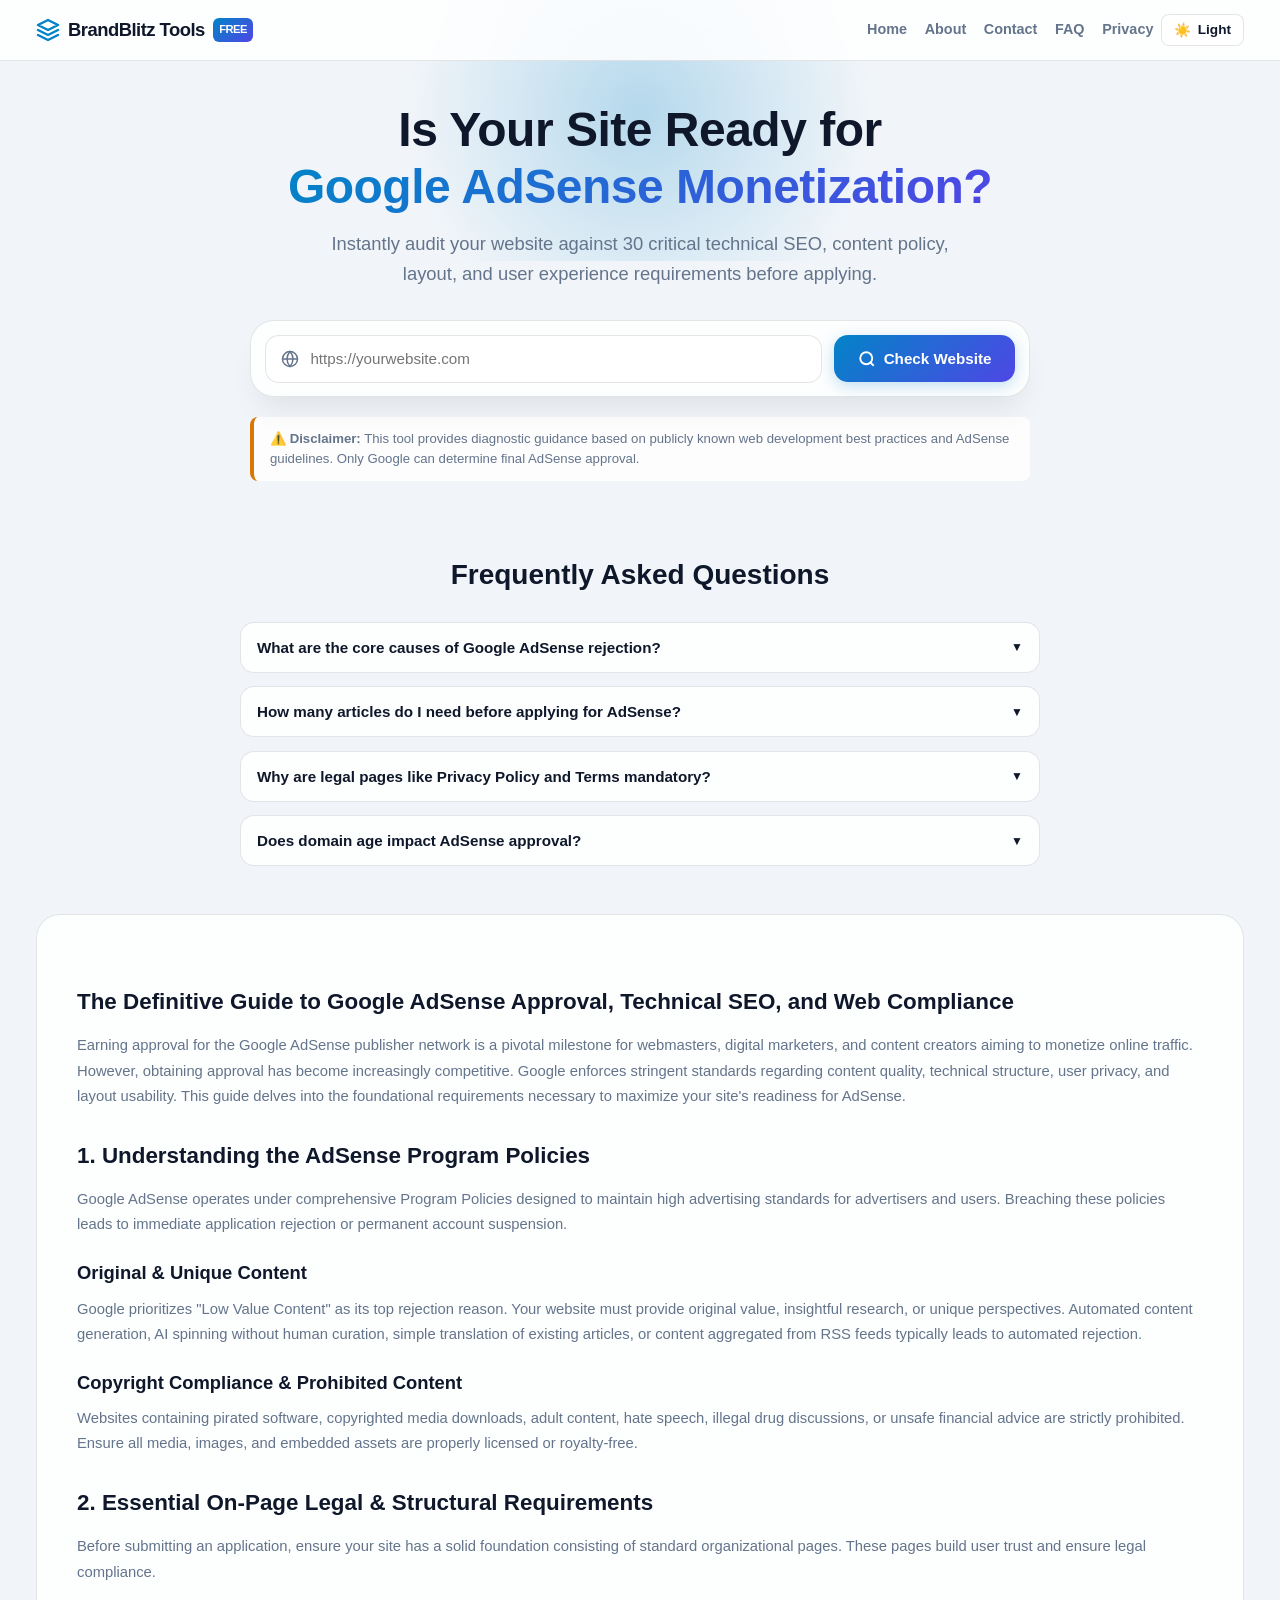
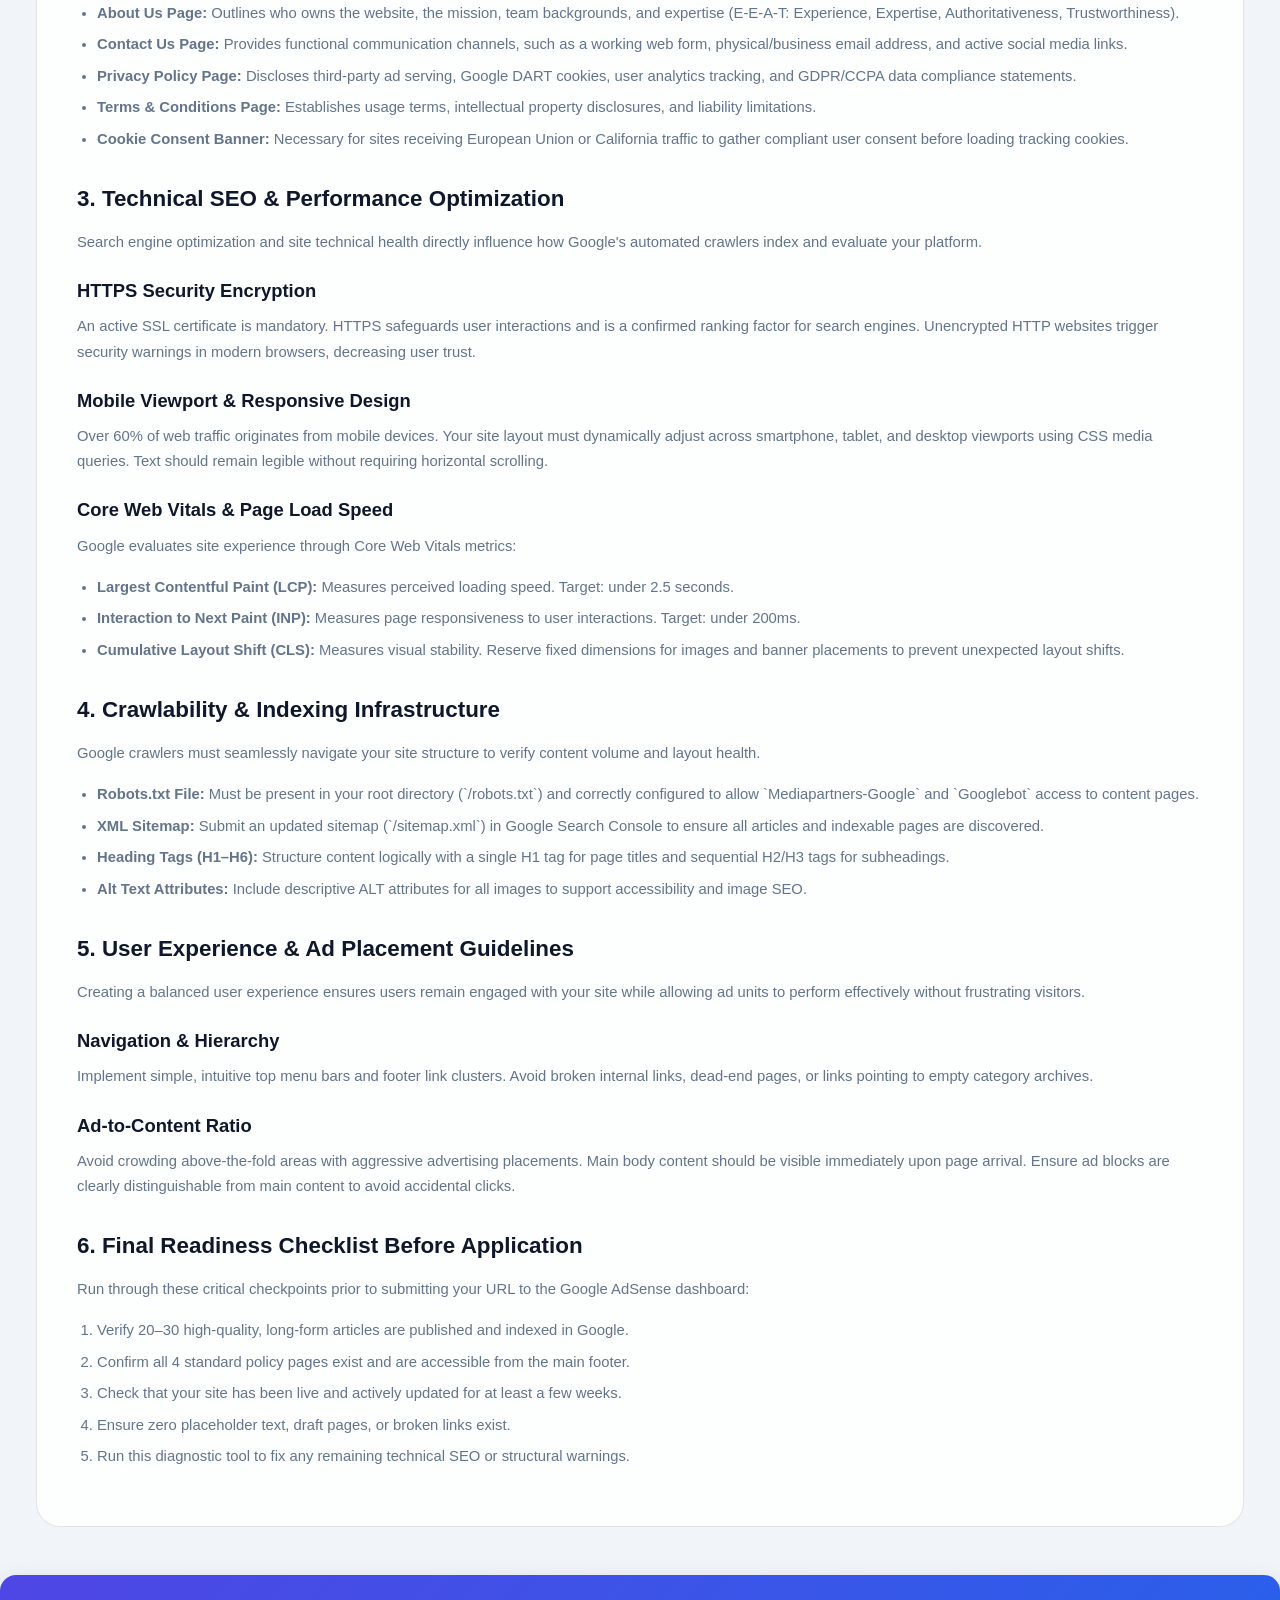
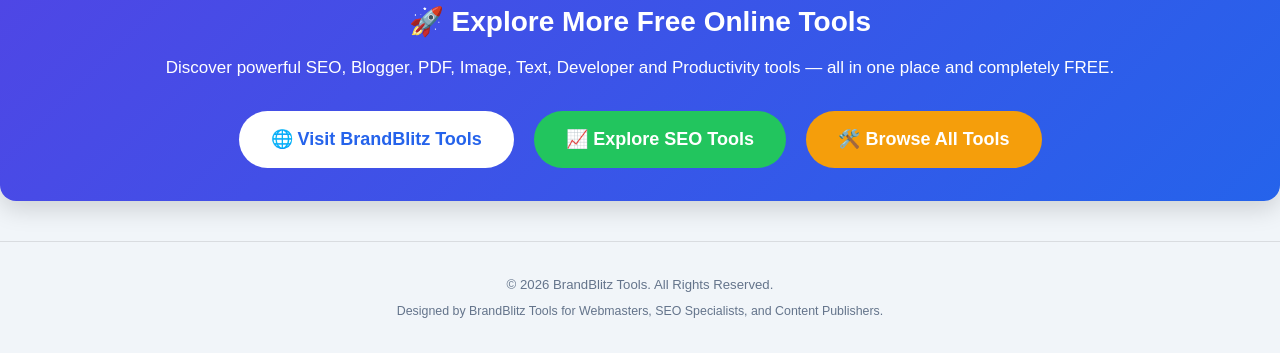
==== commit e1148d39: "Fix mobile navigation and remove duplicate theme toggle" ====
--- a/index.html
+++ b/index.html
@@ -253,6 +253,35 @@
       border-color: var(--primary);
     }
 
+
+    .nav-menu{display:flex;align-items:center;gap:clamp(.55rem,1.5vw,1.1rem)}
+    .nav-menu a{color:var(--text-muted);font-size:.9rem;font-weight:600;white-space:nowrap}
+    .nav-menu a:hover{color:var(--primary);text-decoration:none}
+    .menu-toggle{display:none;background:var(--bg-secondary);border:1px solid var(--border-color);color:var(--text-main);padding:.55rem .7rem;border-radius:var(--radius-sm);font-weight:700}
+    @media(max-width:760px){
+      .navbar{padding:.65rem 0}
+      .nav-container{position:relative;flex-wrap:wrap;gap:.55rem}
+      .logo{font-size:1rem;max-width:calc(100% - 125px)}
+      .logo-badge{font-size:.62rem}
+      .nav-actions{margin-left:auto;gap:.4rem}
+      .menu-toggle{display:flex;align-items:center;gap:.35rem}
+      .theme-toggle{padding:.55rem .65rem;font-size:.8rem}
+      .nav-menu{display:none;order:3;flex:0 0 100%;width:100%;padding:.55rem 0 .2rem;border-top:1px solid var(--border-color);flex-direction:column;align-items:stretch;gap:0}
+      .nav-menu.open{display:flex}
+      .nav-menu a{padding:.7rem .35rem;border-bottom:1px solid var(--border-color);font-size:.95rem}
+      .hero-section{padding:1.5rem 0 1rem}
+      .hero-title{font-size:clamp(1.55rem,7vw,2.2rem)}
+      .hero-subtitle{margin-bottom:1.25rem}
+      .seo-article{margin:1.5rem 0;padding:1.1rem;font-size:.9rem}
+      .faq-section{margin:2rem 0}
+    }
+    @media(max-width:380px){
+      .logo{font-size:.9rem;gap:.35rem}
+      .logo svg{width:21px;height:21px}
+      .logo-badge{display:none}
+      .menu-toggle span{display:none}
+    }
+
     /* ==========================================================================
        4. HERO & AUDIT INPUT SECTION
        ========================================================================== */
@@ -1036,25 +1065,18 @@
         <span class="logo-badge">FREE</span>
       </div>
       <div class="nav-actions">
-
-  <div class="nav-menu">
-    <a href="index.html">Home</a>
-    <a href="about.html">About</a>
-    <a href="contact.html">Contact</a>
-    <a href="faq.html">FAQ</a>
-    <a href="privacy-policy.html">Privacy</a>
-  </div>
-
-  <button class="theme-toggle" id="themeToggleBtn" aria-label="Toggle Theme">
-      <span id="themeIcon">☀️</span>
-      <span id="themeText">Light</span>
-  </button>
-
-</div>
-        <button class="theme-toggle" id="themeToggleBtn" aria-label="Toggle Theme">
-          <span id="themeIcon">☀️</span>
-          <span id="themeText">Light</span>
+        <button class="menu-toggle" id="menuToggleBtn" type="button" aria-expanded="false" aria-controls="primaryNav">☰ <span>Menu</span></button>
+        <div class="nav-menu" id="primaryNav">
+          <a href="index.html">Home</a>
+          <a href="about.html">About</a>
+          <a href="contact.html">Contact</a>
+          <a href="faq.html">FAQ</a>
+          <a href="privacy-policy.html">Privacy</a>
+        </div>
+        <button class="theme-toggle" id="themeToggleBtn" aria-label="Toggle theme">
+          <span id="themeIcon">☀️</span><span id="themeText">Light</span>
         </button>
+      </div>
       </div>
     </div>
   </nav>
@@ -1332,6 +1354,28 @@
       </ol>
     </article>
   </main>
+
+  <div style="margin:40px 0;padding:25px;border-radius:16px;background:linear-gradient(135deg,#4f46e5,#2563eb);text-align:center;color:#fff;box-shadow:0 8px 25px rgba(0,0,0,.15);">
+
+<h2 style="margin:0 0 10px;font-size:28px;">🚀 Explore More Free Online Tools</h2>
+
+<p style="font-size:17px;line-height:1.7;margin-bottom:20px;">
+Discover powerful SEO, Blogger, PDF, Image, Text, Developer and Productivity tools — all in one place and completely FREE.
+</p>
+
+<a href="https://brandblitztools.blogspot.com/" target="_blank" style="display:inline-block;background:#fff;color:#2563eb;text-decoration:none;padding:14px 32px;font-size:18px;font-weight:bold;border-radius:50px;margin:8px;">
+🌐 Visit BrandBlitz Tools
+</a>
+
+<a href="https://brandblitztools.blogspot.com/search/label/SEO%20Tools" target="_blank" style="display:inline-block;background:#22c55e;color:#fff;text-decoration:none;padding:14px 32px;font-size:18px;font-weight:bold;border-radius:50px;margin:8px;">
+📈 Explore SEO Tools
+</a>
+
+<a href="https://brandblitztools.blogspot.com/search/label/Online%20Tools" target="_blank" style="display:inline-block;background:#f59e0b;color:#fff;text-decoration:none;padding:14px 32px;font-size:18px;font-weight:bold;border-radius:50px;margin:8px;">
+🛠️ Browse All Tools
+</a>
+
+</div>
 
   <!-- FOOTER -->
   <footer>
@@ -1408,6 +1452,19 @@
       }
     }
 
+    const menuToggleBtn = document.getElementById('menuToggleBtn');
+    const primaryNav = document.getElementById('primaryNav');
+    menuToggleBtn.addEventListener('click', () => {
+      const isOpen = primaryNav.classList.toggle('open');
+      menuToggleBtn.setAttribute('aria-expanded', String(isOpen));
+      menuToggleBtn.innerHTML = isOpen ? '✕ <span>Close</span>' : '☰ <span>Menu</span>';
+    });
+    primaryNav.querySelectorAll('a').forEach(link => link.addEventListener('click', () => {
+      primaryNav.classList.remove('open');
+      menuToggleBtn.setAttribute('aria-expanded', 'false');
+      menuToggleBtn.innerHTML = '☰ <span>Menu</span>';
+    }));
+
     // Initialize theme on page load (Defaults to 'light' on first visit)
     const savedTheme = localStorage.getItem('theme') || 'light';
     setTheme(savedTheme, true);
@@ -1706,24 +1763,4 @@
   </script>
 </body>
 </html>
-<div style="margin:40px 0;padding:25px;border-radius:16px;background:linear-gradient(135deg,#4f46e5,#2563eb);text-align:center;color:#fff;box-shadow:0 8px 25px rgba(0,0,0,.15);">
-
-<h2 style="margin:0 0 10px;font-size:28px;">🚀 Explore More Free Online Tools</h2>
-
-<p style="font-size:17px;line-height:1.7;margin-bottom:20px;">
-Discover powerful SEO, Blogger, PDF, Image, Text, Developer and Productivity tools — all in one place and completely FREE.
-</p>
-
-<a href="https://brandblitztools.blogspot.com/" target="_blank" style="display:inline-block;background:#fff;color:#2563eb;text-decoration:none;padding:14px 32px;font-size:18px;font-weight:bold;border-radius:50px;margin:8px;">
-🌐 Visit BrandBlitz Tools
-</a>
-
-<a href="https://brandblitztools.blogspot.com/search/label/SEO%20Tools" target="_blank" style="display:inline-block;background:#22c55e;color:#fff;text-decoration:none;padding:14px 32px;font-size:18px;font-weight:bold;border-radius:50px;margin:8px;">
-📈 Explore SEO Tools
-</a>
-
-<a href="https://brandblitztools.blogspot.com/search/label/Online%20Tools" target="_blank" style="display:inline-block;background:#f59e0b;color:#fff;text-decoration:none;padding:14px 32px;font-size:18px;font-weight:bold;border-radius:50px;margin:8px;">
-🛠️ Browse All Tools
-</a>
-
-</div>
+
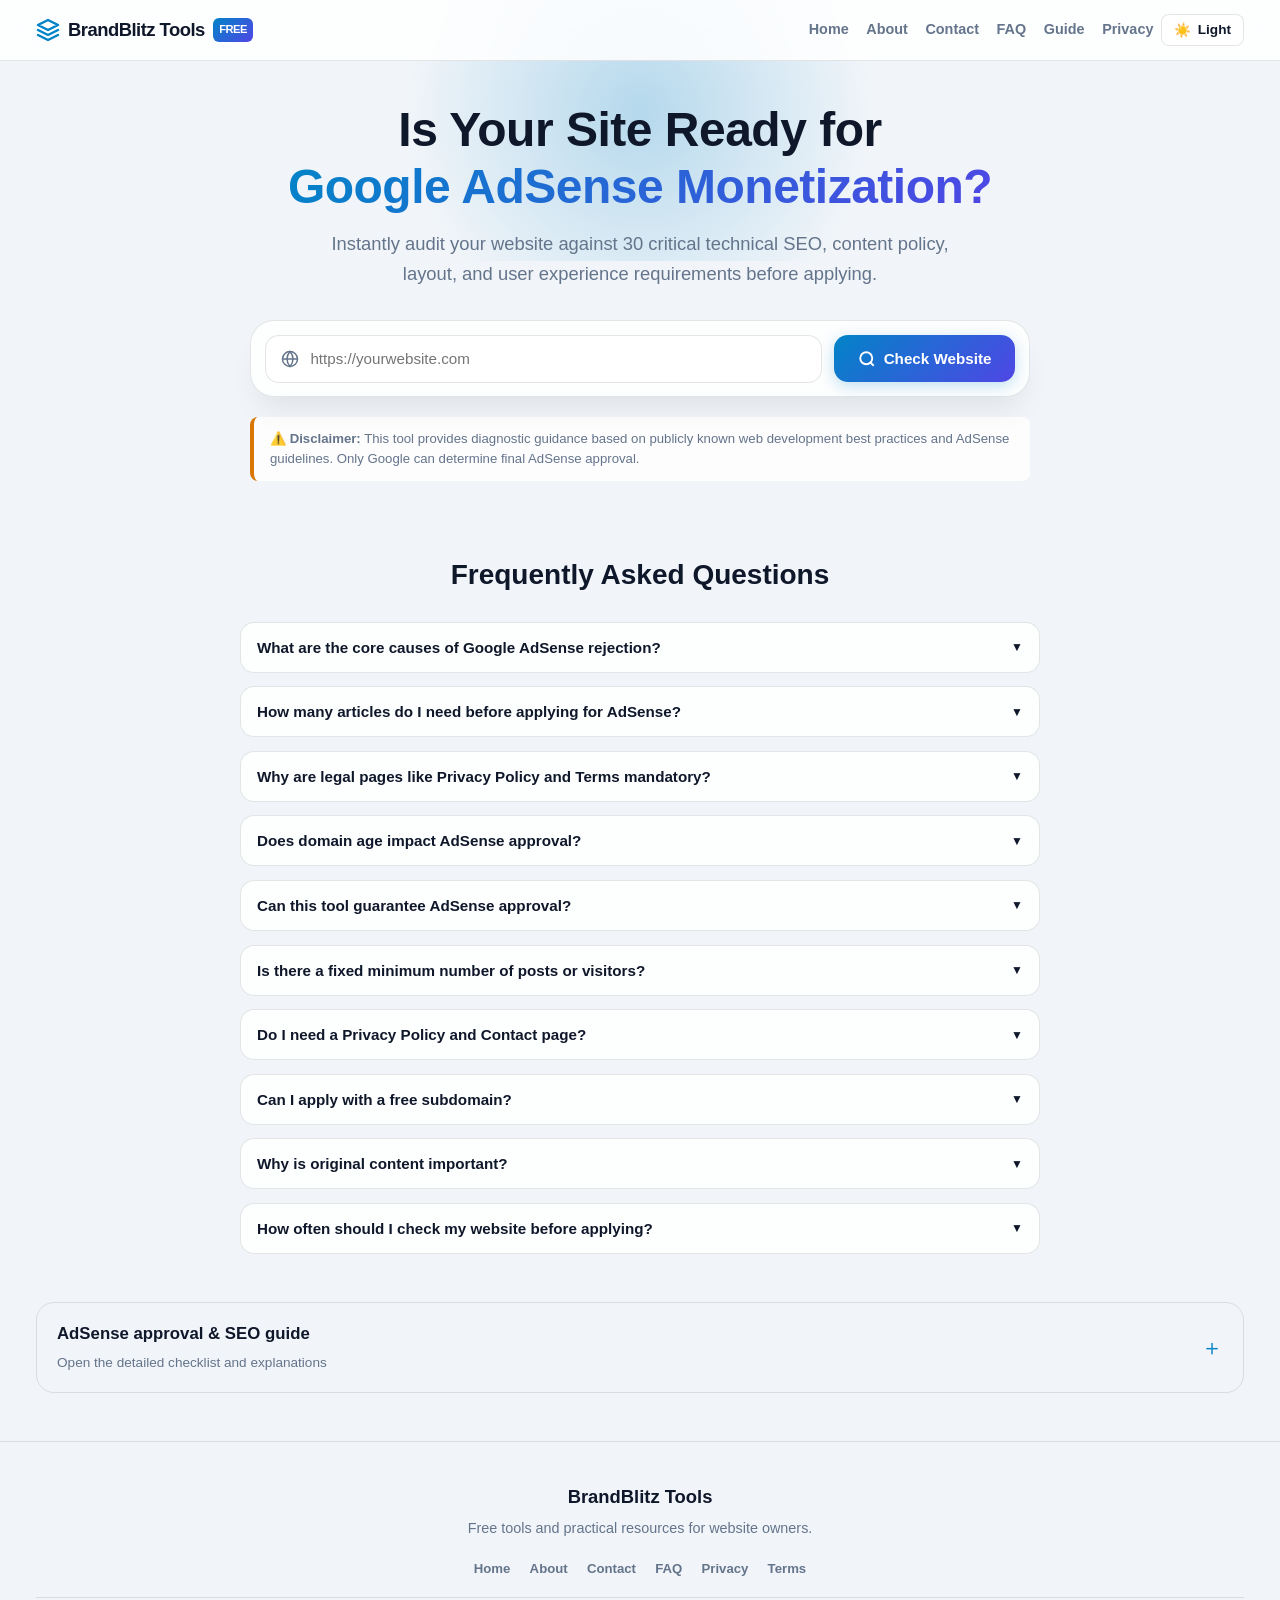
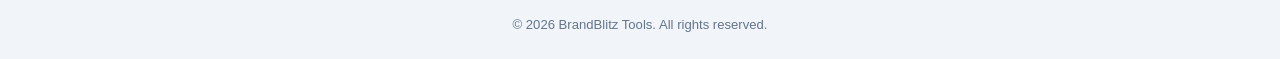
==== commit b34a6edc: "Simplify guide, expand FAQs and build a complete site footer" ====
--- a/index.html
+++ b/index.html
@@ -254,6 +254,24 @@
     }
 
 
+    .guide-section{margin:2rem 0}
+    .guide-details{background:var(--card-bg);border:1px solid var(--border-color);border-radius:18px;overflow:hidden}
+    .guide-details>summary{list-style:none;display:flex;align-items:center;justify-content:space-between;gap:1rem;padding:1.15rem 1.25rem;cursor:pointer;color:var(--text-main)}
+    .guide-details>summary::-webkit-details-marker{display:none}
+    .guide-details>summary strong{display:block;font-size:1.05rem}
+    .guide-details>summary small{display:block;margin-top:.25rem;color:var(--text-muted);font-size:.85rem}
+    .guide-chevron{font-size:1.4rem;color:var(--primary)}
+    .guide-details[open] .guide-chevron{transform:rotate(45deg)}
+    .guide-details .seo-article{margin:0;border:0;border-radius:0;box-shadow:none}
+    .site-footer{margin-top:3rem;padding:2.5rem 0 1.5rem;background:var(--card-bg);border-top:1px solid var(--border-color);color:var(--text-muted)}
+    .footer-inner{display:grid;gap:1.1rem;text-align:center}
+    .footer-brand strong{display:block;color:var(--text-main);font-size:1.15rem}
+    .footer-brand span{display:block;margin-top:.35rem;font-size:.9rem}
+    .footer-links{display:flex;flex-wrap:wrap;justify-content:center;gap:.6rem 1.2rem}
+    .footer-links a{color:var(--text-muted);font-weight:600}
+    .footer-links a:hover{color:var(--primary)}
+    .footer-copy{margin:0;padding-top:1rem;border-top:1px solid var(--border-color);font-size:.82rem}
+    @media(max-width:760px){.guide-details>summary{padding:1rem}.guide-details .seo-article{padding:1.1rem}.footer-links{gap:.75rem 1rem}}
     .nav-menu{display:flex;align-items:center;gap:clamp(.55rem,1.5vw,1.1rem)}
     .nav-menu a{color:var(--text-muted);font-size:.9rem;font-weight:600;white-space:nowrap}
     .nav-menu a:hover{color:var(--primary);text-decoration:none}
@@ -1070,13 +1088,13 @@
           <a href="index.html">Home</a>
           <a href="about.html">About</a>
           <a href="contact.html">Contact</a>
-          <a href="faq.html">FAQ</a>
+          <a href="#faq">FAQ</a>
+          <a href="#guide">Guide</a>
           <a href="privacy-policy.html">Privacy</a>
         </div>
         <button class="theme-toggle" id="themeToggleBtn" aria-label="Toggle theme">
           <span id="themeIcon">☀️</span><span id="themeText">Light</span>
         </button>
-      </div>
       </div>
     </div>
   </nav>
@@ -1144,7 +1162,7 @@
             <div class="score-number" id="overallScoreVal">0</div>
           </div>
           <div>
-            <h3 style="font-size: 1.1rem; font-weight: 800;">AdSense Score</h3>
+            <h3 style="font-size: 1.1rem; font-weight: 800;">Verified checks only</h3>
             <p style="font-size: 0.8rem; color: var(--text-muted);" id="scoreRatingText">Calculating status...</p>
           </div>
         </div>
@@ -1239,7 +1257,7 @@
     </section>
 
     <!-- FAQ SECTION -->
-    <section class="faq-section">
+    <section class="faq-section" id="faq">
       <h2 style="text-align: center; font-size: 1.75rem; margin-bottom: 1.5rem;">Frequently Asked Questions</h2>
       <div class="faq-grid">
         <div class="faq-item">
@@ -1281,11 +1299,19 @@
             <p>In some regions, Google historically preferred domains that were at least 6 months old. Globally, new domains can be approved if they offer exceptional, original content and robust technical structure.</p>
           </div>
         </div>
+        <div class="faq-item"><button class="faq-question" onclick="toggleFaq(this)">Can this tool guarantee AdSense approval?<span class="faq-icon">▼</span></button><div class="faq-answer"><p>No. This tool provides a checklist and general guidance. Google reviews each application and makes the final decision.</p></div></div>
+        <div class="faq-item"><button class="faq-question" onclick="toggleFaq(this)">Is there a fixed minimum number of posts or visitors?<span class="faq-icon">▼</span></button><div class="faq-answer"><p>Google does not publish a universal minimum article count or traffic threshold for all applicants. Focus on useful original content, clear navigation and policy compliance.</p></div></div>
+        <div class="faq-item"><button class="faq-question" onclick="toggleFaq(this)">Do I need a Privacy Policy and Contact page?<span class="faq-icon">▼</span></button><div class="faq-answer"><p>A clear privacy disclosure is important for advertising and data practices. About and contact information also help visitors understand who operates the site and how to reach them.</p></div></div>
+        <div class="faq-item"><button class="faq-question" onclick="toggleFaq(this)">Can I apply with a free subdomain?<span class="faq-icon">▼</span></button><div class="faq-answer"><p>Eligibility depends on the platform and account setup. Check current AdSense requirements for your host and domain; a custom domain alone does not guarantee approval.</p></div></div>
+        <div class="faq-item"><button class="faq-question" onclick="toggleFaq(this)">Why is original content important?<span class="faq-icon">▼</span></button><div class="faq-answer"><p>Pages should offer genuine value, clear explanations and useful information rather than copied, thin or repetitive material.</p></div></div>
+        <div class="faq-item"><button class="faq-question" onclick="toggleFaq(this)">How often should I check my website before applying?<span class="faq-icon">▼</span></button><div class="faq-answer"><p>Review important pages regularly. Check navigation, mobile usability, links and whether your disclosures reflect your actual services and data practices.</p></div></div>
       </div>
     </section>
 
-    <!-- SEO RICH CONTENT GUIDE -->
-    <article class="seo-article">
+    <!-- OPTIONAL LONG-FORM GUIDE -->
+    <section class="guide-section" id="guide"><details class="guide-details">
+      <summary><span><strong>AdSense approval & SEO guide</strong><small>Open the detailed checklist and explanations</small></span><span class="guide-chevron">＋</span></summary>
+      <article class="seo-article">
       <h2>The Definitive Guide to Google AdSense Approval, Technical SEO, and Web Compliance</h2>
       <p>Earning approval for the Google AdSense publisher network is a pivotal milestone for webmasters, digital marketers, and content creators aiming to monetize online traffic. However, obtaining approval has become increasingly competitive. Google enforces stringent standards regarding content quality, technical structure, user privacy, and layout usability. This guide delves into the foundational requirements necessary to maximize your site's readiness for AdSense.</p>
 
@@ -1352,38 +1378,16 @@
         <li>Ensure zero placeholder text, draft pages, or broken links exist.</li>
         <li>Run this diagnostic tool to fix any remaining technical SEO or structural warnings.</li>
       </ol>
-    </article>
+      </article>
+    </details></section>
   </main>
 
-  <div style="margin:40px 0;padding:25px;border-radius:16px;background:linear-gradient(135deg,#4f46e5,#2563eb);text-align:center;color:#fff;box-shadow:0 8px 25px rgba(0,0,0,.15);">
-
-<h2 style="margin:0 0 10px;font-size:28px;">🚀 Explore More Free Online Tools</h2>
-
-<p style="font-size:17px;line-height:1.7;margin-bottom:20px;">
-Discover powerful SEO, Blogger, PDF, Image, Text, Developer and Productivity tools — all in one place and completely FREE.
-</p>
-
-<a href="https://brandblitztools.blogspot.com/" target="_blank" style="display:inline-block;background:#fff;color:#2563eb;text-decoration:none;padding:14px 32px;font-size:18px;font-weight:bold;border-radius:50px;margin:8px;">
-🌐 Visit BrandBlitz Tools
-</a>
-
-<a href="https://brandblitztools.blogspot.com/search/label/SEO%20Tools" target="_blank" style="display:inline-block;background:#22c55e;color:#fff;text-decoration:none;padding:14px 32px;font-size:18px;font-weight:bold;border-radius:50px;margin:8px;">
-📈 Explore SEO Tools
-</a>
-
-<a href="https://brandblitztools.blogspot.com/search/label/Online%20Tools" target="_blank" style="display:inline-block;background:#f59e0b;color:#fff;text-decoration:none;padding:14px 32px;font-size:18px;font-weight:bold;border-radius:50px;margin:8px;">
-🛠️ Browse All Tools
-</a>
-
-</div>
-
   <!-- FOOTER -->
-  <footer>
-    <div class="container">
-      <p>© 2026 BrandBlitz Tools. All Rights Reserved.</p>
-      <p style="margin-top: 0.4rem; font-size: 0.775rem;">Designed by BrandBlitz Tools for Webmasters, SEO Specialists, and Content Publishers.</p>
-    </div>
-  </footer>
+  <footer class="site-footer"><div class="container footer-inner">
+    <div class="footer-brand"><strong>BrandBlitz Tools</strong><span>Free tools and practical resources for website owners.</span></div>
+    <nav class="footer-links" aria-label="Footer navigation"><a href="index.html">Home</a><a href="about.html">About</a><a href="contact.html">Contact</a><a href="faq.html">FAQ</a><a href="privacy-policy.html">Privacy</a><a href="terms.html">Terms</a></nav>
+    <p class="footer-copy">© 2026 BrandBlitz Tools. All rights reserved.</p>
+  </div></footer>
 
   <!-- TOAST CONTAINER -->
   <div class="toast-container" id="toastContainer"></div>
@@ -1521,76 +1525,51 @@
       document.getElementById('reportUrlDisplay').textContent = url;
       auditResults = [];
 
-      let totalScoreWeight = 0;
-      let earnedScoreWeight = 0;
-
       let passCount = 0;
       let warningCount = 0;
       let failCount = 0;
 
-      const isHttps = url.startsWith('https://');
-
+      // This static GitHub Pages tool cannot reliably inspect another site's
+      // HTML, policies, links, or real-user performance metrics because of
+      // browser cross-origin restrictions. Only the submitted URL scheme is
+      // directly verifiable here; all other checks require manual review.
       checkItemsDatabase.forEach((item) => {
-        let status = 'pass';
-        
+        let status = 'warning';
+        let statusMsg = 'Not automatically verified. Open the recommendation and review this item on your website.';
+
         if (item.id === 'https') {
-          status = isHttps ? 'pass' : 'fail';
-        } else {
-          const rand = Math.random();
-          if (rand > 0.82) {
-            status = 'fail';
-          } else if (rand > 0.65) {
-            status = 'warning';
-          } else {
-            status = 'pass';
-          }
+          status = url.startsWith('https://') ? 'pass' : 'fail';
+          statusMsg = status === 'pass'
+            ? 'The submitted URL uses HTTPS. This does not verify the certificate or every page.'
+            : 'The submitted URL does not use HTTPS. Use a secure HTTPS address.';
         }
 
-        totalScoreWeight += item.weight;
-        if (status === 'pass') {
-          earnedScoreWeight += item.weight;
-          passCount++;
-        } else if (status === 'warning') {
-          earnedScoreWeight += (item.weight * 0.5);
-          warningCount++;
-        } else {
-          failCount++;
-        }
+        if (status === 'pass') passCount++;
+        else if (status === 'warning') warningCount++;
+        else failCount++;
 
         auditResults.push({
           ...item,
-          status: status
+          status,
+          passMsg: status === 'pass' ? statusMsg : item.passMsg,
+          failMsg: status !== 'pass' ? statusMsg : item.failMsg
         });
       });
 
-      const finalScore = Math.round((earnedScoreWeight / totalScoreWeight) * 100);
-
-      document.getElementById('overallScoreVal').textContent = finalScore;
+      document.getElementById('overallScoreVal').textContent = '—';
       document.getElementById('countPass').textContent = passCount;
       document.getElementById('countWarning').textContent = warningCount;
       document.getElementById('countFail').textContent = failCount;
 
       const gaugeFill = document.getElementById('scoreGaugeFill');
-      const offset = 283 - (283 * finalScore / 100);
-      gaugeFill.style.strokeDashoffset = offset;
-
-      let gaugeColor = 'var(--pass)';
-      let ratingText = 'Excellent AdSense Readiness';
-      if (finalScore < 60) {
-        gaugeColor = 'var(--fail)';
-        ratingText = 'High Rejection Risk - Action Needed';
-      } else if (finalScore < 80) {
-        gaugeColor = 'var(--warning)';
-        ratingText = 'Moderate Readiness - Address Warnings';
-      }
-
-      gaugeFill.style.stroke = gaugeColor;
-      document.getElementById('scoreRatingText').textContent = ratingText;
-      document.getElementById('scoreRatingText').style.color = gaugeColor;
+      gaugeFill.style.strokeDashoffset = 283;
+      gaugeFill.style.stroke = 'var(--warning)';
+      document.getElementById('scoreRatingText').textContent = 'Manual review needed — no approval score is calculated';
+      document.getElementById('scoreRatingText').style.color = 'var(--warning)';
 
       renderCheckGrid(auditResults);
       document.getElementById('dashboardContainer').style.display = 'block';
-      showToast('Audit complete! Results loaded.');
+      showToast('Diagnostic checklist ready. Review the items marked for manual verification.', 'warning');
     }
 
     /* ==========================================================================
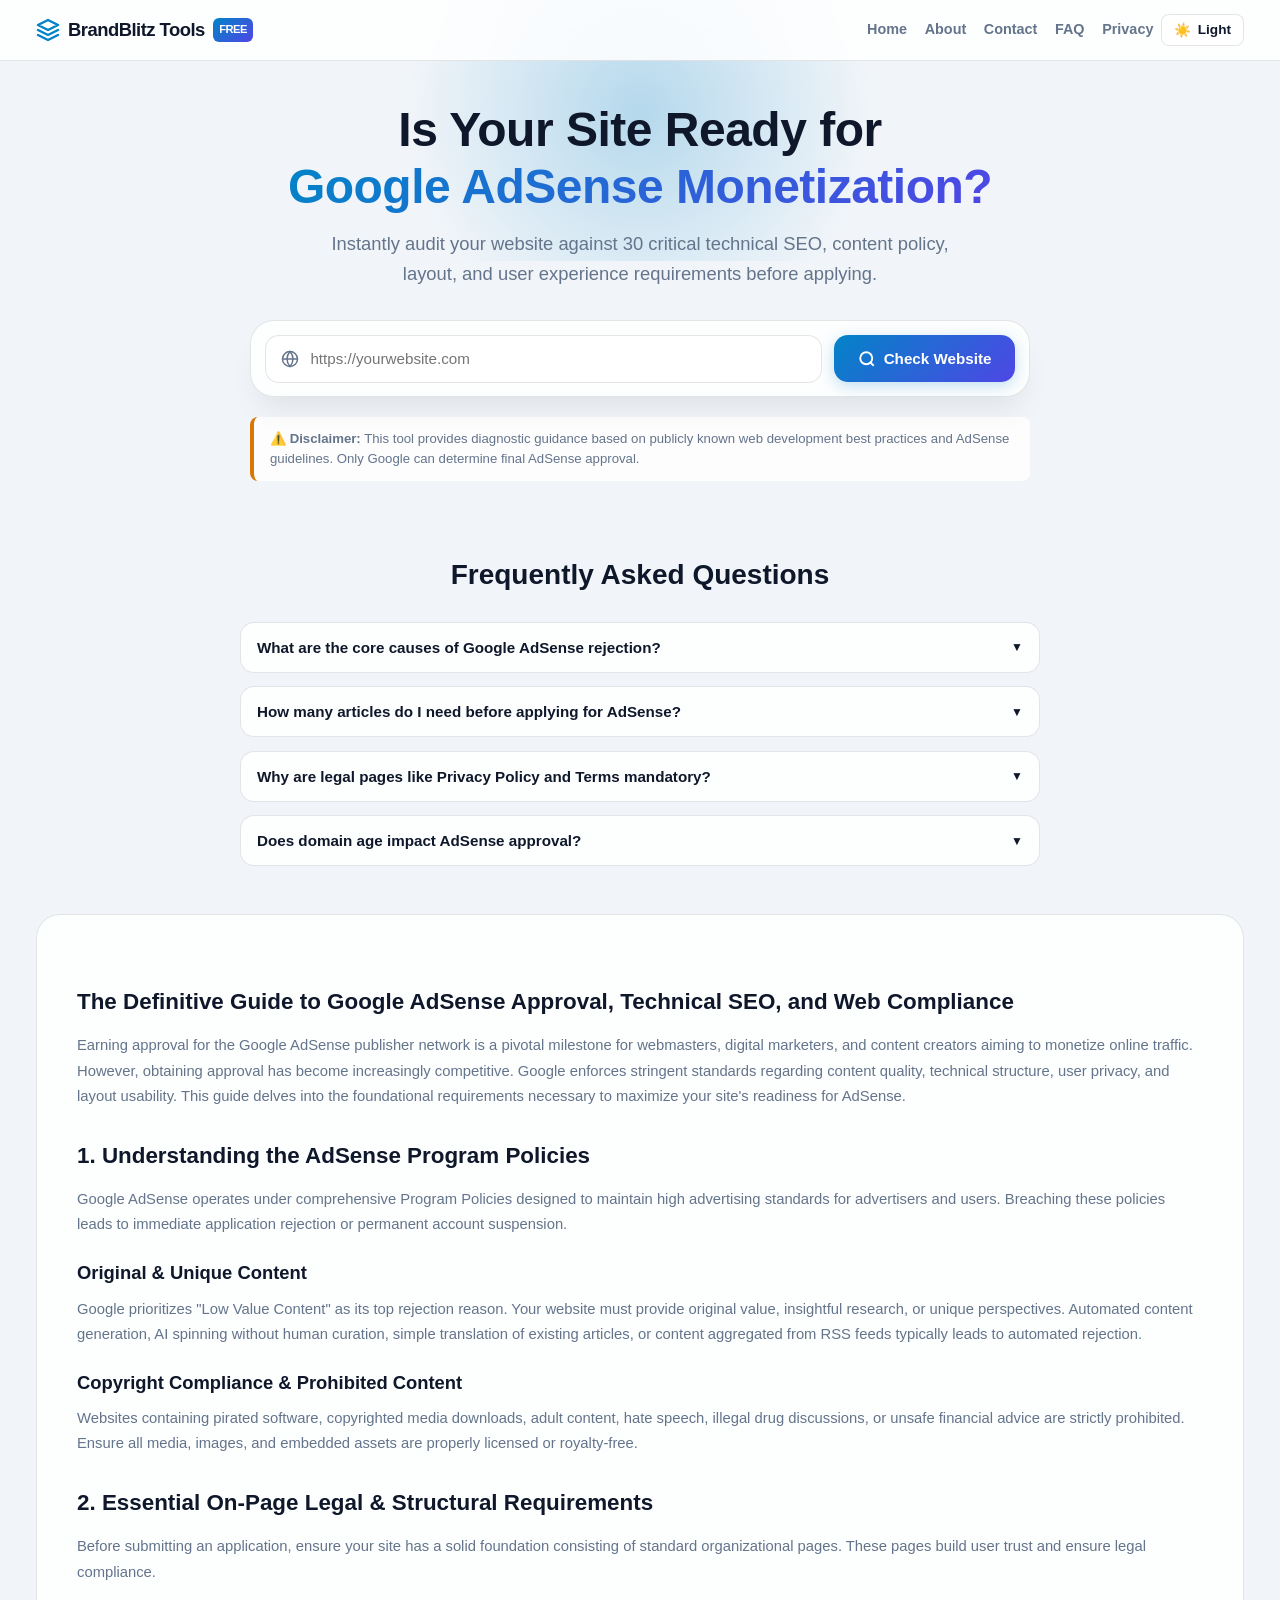
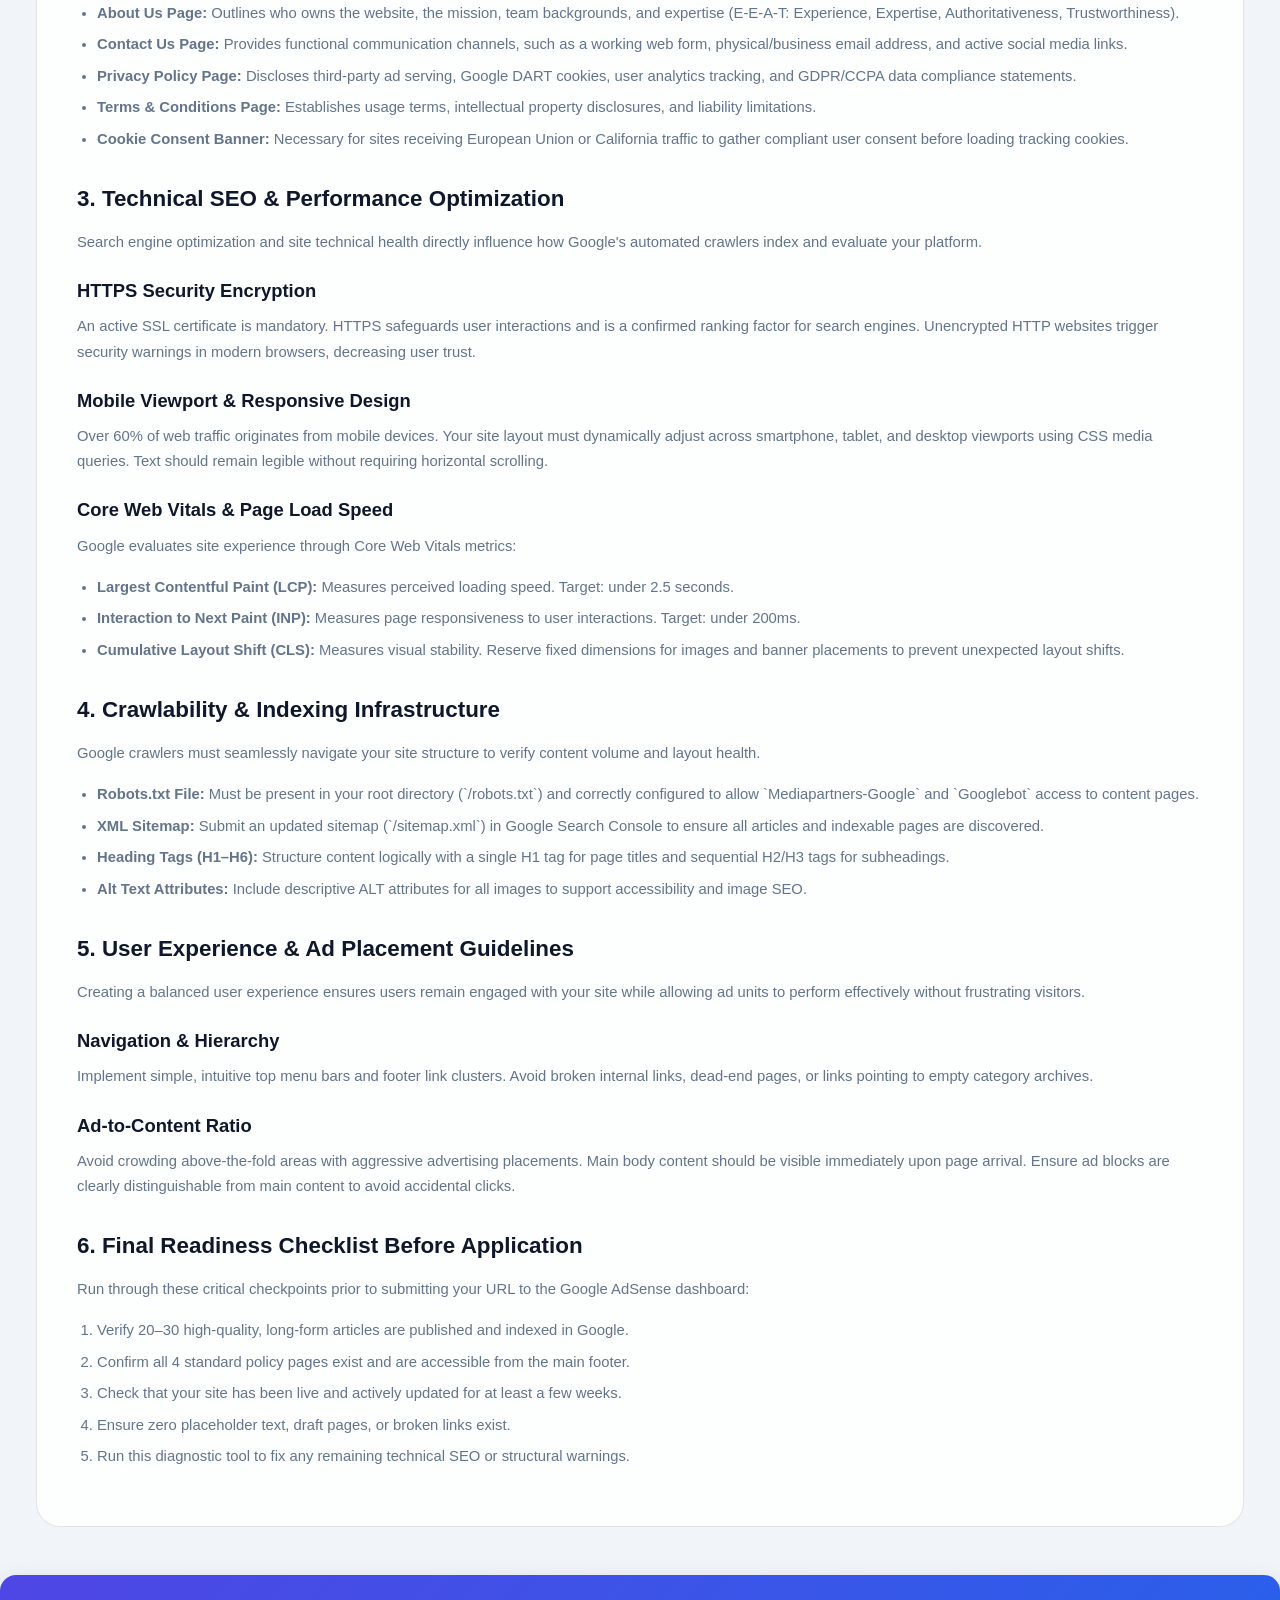
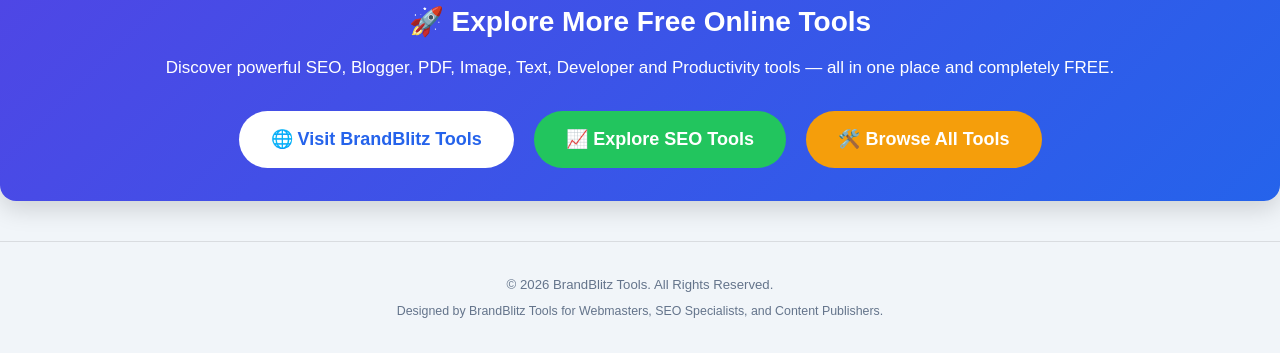
==== commit d77fda9f: "Run website-specific HTML and PageSpeed checks instead of repeating generic warnings" ====
--- a/index.html
+++ b/index.html
@@ -254,24 +254,6 @@
     }
 
 
-    .guide-section{margin:2rem 0}
-    .guide-details{background:var(--card-bg);border:1px solid var(--border-color);border-radius:18px;overflow:hidden}
-    .guide-details>summary{list-style:none;display:flex;align-items:center;justify-content:space-between;gap:1rem;padding:1.15rem 1.25rem;cursor:pointer;color:var(--text-main)}
-    .guide-details>summary::-webkit-details-marker{display:none}
-    .guide-details>summary strong{display:block;font-size:1.05rem}
-    .guide-details>summary small{display:block;margin-top:.25rem;color:var(--text-muted);font-size:.85rem}
-    .guide-chevron{font-size:1.4rem;color:var(--primary)}
-    .guide-details[open] .guide-chevron{transform:rotate(45deg)}
-    .guide-details .seo-article{margin:0;border:0;border-radius:0;box-shadow:none}
-    .site-footer{margin-top:3rem;padding:2.5rem 0 1.5rem;background:var(--card-bg);border-top:1px solid var(--border-color);color:var(--text-muted)}
-    .footer-inner{display:grid;gap:1.1rem;text-align:center}
-    .footer-brand strong{display:block;color:var(--text-main);font-size:1.15rem}
-    .footer-brand span{display:block;margin-top:.35rem;font-size:.9rem}
-    .footer-links{display:flex;flex-wrap:wrap;justify-content:center;gap:.6rem 1.2rem}
-    .footer-links a{color:var(--text-muted);font-weight:600}
-    .footer-links a:hover{color:var(--primary)}
-    .footer-copy{margin:0;padding-top:1rem;border-top:1px solid var(--border-color);font-size:.82rem}
-    @media(max-width:760px){.guide-details>summary{padding:1rem}.guide-details .seo-article{padding:1.1rem}.footer-links{gap:.75rem 1rem}}
     .nav-menu{display:flex;align-items:center;gap:clamp(.55rem,1.5vw,1.1rem)}
     .nav-menu a{color:var(--text-muted);font-size:.9rem;font-weight:600;white-space:nowrap}
     .nav-menu a:hover{color:var(--primary);text-decoration:none}
@@ -1088,13 +1070,13 @@
           <a href="index.html">Home</a>
           <a href="about.html">About</a>
           <a href="contact.html">Contact</a>
-          <a href="#faq">FAQ</a>
-          <a href="#guide">Guide</a>
+          <a href="faq.html">FAQ</a>
           <a href="privacy-policy.html">Privacy</a>
         </div>
         <button class="theme-toggle" id="themeToggleBtn" aria-label="Toggle theme">
           <span id="themeIcon">☀️</span><span id="themeText">Light</span>
         </button>
+      </div>
       </div>
     </div>
   </nav>
@@ -1257,7 +1239,7 @@
     </section>
 
     <!-- FAQ SECTION -->
-    <section class="faq-section" id="faq">
+    <section class="faq-section">
       <h2 style="text-align: center; font-size: 1.75rem; margin-bottom: 1.5rem;">Frequently Asked Questions</h2>
       <div class="faq-grid">
         <div class="faq-item">
@@ -1299,19 +1281,11 @@
             <p>In some regions, Google historically preferred domains that were at least 6 months old. Globally, new domains can be approved if they offer exceptional, original content and robust technical structure.</p>
           </div>
         </div>
-        <div class="faq-item"><button class="faq-question" onclick="toggleFaq(this)">Can this tool guarantee AdSense approval?<span class="faq-icon">▼</span></button><div class="faq-answer"><p>No. This tool provides a checklist and general guidance. Google reviews each application and makes the final decision.</p></div></div>
-        <div class="faq-item"><button class="faq-question" onclick="toggleFaq(this)">Is there a fixed minimum number of posts or visitors?<span class="faq-icon">▼</span></button><div class="faq-answer"><p>Google does not publish a universal minimum article count or traffic threshold for all applicants. Focus on useful original content, clear navigation and policy compliance.</p></div></div>
-        <div class="faq-item"><button class="faq-question" onclick="toggleFaq(this)">Do I need a Privacy Policy and Contact page?<span class="faq-icon">▼</span></button><div class="faq-answer"><p>A clear privacy disclosure is important for advertising and data practices. About and contact information also help visitors understand who operates the site and how to reach them.</p></div></div>
-        <div class="faq-item"><button class="faq-question" onclick="toggleFaq(this)">Can I apply with a free subdomain?<span class="faq-icon">▼</span></button><div class="faq-answer"><p>Eligibility depends on the platform and account setup. Check current AdSense requirements for your host and domain; a custom domain alone does not guarantee approval.</p></div></div>
-        <div class="faq-item"><button class="faq-question" onclick="toggleFaq(this)">Why is original content important?<span class="faq-icon">▼</span></button><div class="faq-answer"><p>Pages should offer genuine value, clear explanations and useful information rather than copied, thin or repetitive material.</p></div></div>
-        <div class="faq-item"><button class="faq-question" onclick="toggleFaq(this)">How often should I check my website before applying?<span class="faq-icon">▼</span></button><div class="faq-answer"><p>Review important pages regularly. Check navigation, mobile usability, links and whether your disclosures reflect your actual services and data practices.</p></div></div>
       </div>
     </section>
 
-    <!-- OPTIONAL LONG-FORM GUIDE -->
-    <section class="guide-section" id="guide"><details class="guide-details">
-      <summary><span><strong>AdSense approval & SEO guide</strong><small>Open the detailed checklist and explanations</small></span><span class="guide-chevron">＋</span></summary>
-      <article class="seo-article">
+    <!-- SEO RICH CONTENT GUIDE -->
+    <article class="seo-article">
       <h2>The Definitive Guide to Google AdSense Approval, Technical SEO, and Web Compliance</h2>
       <p>Earning approval for the Google AdSense publisher network is a pivotal milestone for webmasters, digital marketers, and content creators aiming to monetize online traffic. However, obtaining approval has become increasingly competitive. Google enforces stringent standards regarding content quality, technical structure, user privacy, and layout usability. This guide delves into the foundational requirements necessary to maximize your site's readiness for AdSense.</p>
 
@@ -1378,16 +1352,38 @@
         <li>Ensure zero placeholder text, draft pages, or broken links exist.</li>
         <li>Run this diagnostic tool to fix any remaining technical SEO or structural warnings.</li>
       </ol>
-      </article>
-    </details></section>
+    </article>
   </main>
 
+  <div style="margin:40px 0;padding:25px;border-radius:16px;background:linear-gradient(135deg,#4f46e5,#2563eb);text-align:center;color:#fff;box-shadow:0 8px 25px rgba(0,0,0,.15);">
+
+<h2 style="margin:0 0 10px;font-size:28px;">🚀 Explore More Free Online Tools</h2>
+
+<p style="font-size:17px;line-height:1.7;margin-bottom:20px;">
+Discover powerful SEO, Blogger, PDF, Image, Text, Developer and Productivity tools — all in one place and completely FREE.
+</p>
+
+<a href="https://brandblitztools.blogspot.com/" target="_blank" style="display:inline-block;background:#fff;color:#2563eb;text-decoration:none;padding:14px 32px;font-size:18px;font-weight:bold;border-radius:50px;margin:8px;">
+🌐 Visit BrandBlitz Tools
+</a>
+
+<a href="https://brandblitztools.blogspot.com/search/label/SEO%20Tools" target="_blank" style="display:inline-block;background:#22c55e;color:#fff;text-decoration:none;padding:14px 32px;font-size:18px;font-weight:bold;border-radius:50px;margin:8px;">
+📈 Explore SEO Tools
+</a>
+
+<a href="https://brandblitztools.blogspot.com/search/label/Online%20Tools" target="_blank" style="display:inline-block;background:#f59e0b;color:#fff;text-decoration:none;padding:14px 32px;font-size:18px;font-weight:bold;border-radius:50px;margin:8px;">
+🛠️ Browse All Tools
+</a>
+
+</div>
+
   <!-- FOOTER -->
-  <footer class="site-footer"><div class="container footer-inner">
-    <div class="footer-brand"><strong>BrandBlitz Tools</strong><span>Free tools and practical resources for website owners.</span></div>
-    <nav class="footer-links" aria-label="Footer navigation"><a href="index.html">Home</a><a href="about.html">About</a><a href="contact.html">Contact</a><a href="faq.html">FAQ</a><a href="privacy-policy.html">Privacy</a><a href="terms.html">Terms</a></nav>
-    <p class="footer-copy">© 2026 BrandBlitz Tools. All rights reserved.</p>
-  </div></footer>
+  <footer>
+    <div class="container">
+      <p>© 2026 BrandBlitz Tools. All Rights Reserved.</p>
+      <p style="margin-top: 0.4rem; font-size: 0.775rem;">Designed by BrandBlitz Tools for Webmasters, SEO Specialists, and Content Publishers.</p>
+    </div>
+  </footer>
 
   <!-- TOAST CONTAINER -->
   <div class="toast-container" id="toastContainer"></div>
@@ -1482,94 +1478,160 @@
     /* ==========================================================================
        3. AUDIT ENGINE SIMULATION
        ========================================================================== */
-    function startAudit() {
-      const targetUrl = document.getElementById('targetUrl').value.trim();
-      if (!targetUrl) {
-        showToast('Please enter a valid website URL', 'fail');
-        return;
-      }
+    async function startAudit() {
+      const rawUrl = document.getElementById('targetUrl').value.trim();
+      if (!rawUrl) { showToast('Please enter a website URL', 'fail'); return; }
+      let target;
+      try {
+        target = new URL(/^https?:\/\//i.test(rawUrl) ? rawUrl : 'https://' + rawUrl);
+        if (!['http:', 'https:'].includes(target.protocol)) throw new Error('Invalid protocol');
+      } catch (_) { showToast('Please enter a valid http or https website URL', 'fail'); return; }
 
       document.getElementById('loadingContainer').style.display = 'block';
       document.getElementById('dashboardContainer').style.display = 'none';
-
-      const loadingStatusText = document.getElementById('loadingStatusText');
-      const loadingStep = document.getElementById('loadingStep');
-      const loadingProgressBar = document.getElementById('loadingProgressBar');
-
-      const steps = [
-        { progress: 15, text: "Connecting to server...", step: "Executing HTTPS security handshake" },
-        { progress: 35, text: "Crawling HTML markup...", step: "Parsing Meta tags, Headings, and Legal Links" },
-        { progress: 65, text: "Analyzing performance & UX...", step: "Measuring Core Web Vitals & Image assets" },
-        { progress: 85, text: "Evaluating Policy Compliance...", step: "Checking AdSense mandatory requirements" },
-        { progress: 100, text: "Finalizing diagnostic score...", step: "Generating custom report" }
-      ];
-
-      let stepIdx = 0;
-      const interval = setInterval(() => {
-        if (stepIdx < steps.length) {
-          loadingProgressBar.style.width = steps[stepIdx].progress + '%';
-          loadingStatusText.textContent = steps[stepIdx].text;
-          loadingStep.textContent = steps[stepIdx].step;
-          stepIdx++;
-        } else {
-          clearInterval(interval);
-          setTimeout(() => {
-            document.getElementById('loadingContainer').style.display = 'none';
-            runDiagnosticLogic(targetUrl);
-          }, 300);
-        }
-      }, 400);
-    }
-
-    function runDiagnosticLogic(url) {
+      document.getElementById('loadingProgressBar').style.width = '35%';
+      document.getElementById('loadingStatusText').textContent = 'Inspecting the submitted website...';
+      document.getElementById('loadingStep').textContent = 'Reading page HTML and checking public signals';
+      try {
+        await runDiagnosticLogic(target.href);
+      } finally {
+        document.getElementById('loadingContainer').style.display = 'none';
+      }
+    }
+
+    async function runDiagnosticLogic(url) {
+      const target = new URL(url);
+      const results = new Map();
+      const put = (id, status, message) => results.set(id, { status, message });
+      const manual = 'Could not be verified automatically from this public-page scan. Please review manually.';
+      const timeoutFetch = async (resource, ms = 9000) => {
+        const controller = new AbortController();
+        const timer = setTimeout(() => controller.abort(), ms);
+        try { return await fetch(resource, { signal: controller.signal, redirect: 'follow' }); }
+        finally { clearTimeout(timer); }
+      };
+
       document.getElementById('reportUrlDisplay').textContent = url;
       auditResults = [];
-
-      let passCount = 0;
-      let warningCount = 0;
-      let failCount = 0;
-
-      // This static GitHub Pages tool cannot reliably inspect another site's
-      // HTML, policies, links, or real-user performance metrics because of
-      // browser cross-origin restrictions. Only the submitted URL scheme is
-      // directly verifiable here; all other checks require manual review.
-      checkItemsDatabase.forEach((item) => {
-        let status = 'warning';
-        let statusMsg = 'Not automatically verified. Open the recommendation and review this item on your website.';
-
-        if (item.id === 'https') {
-          status = url.startsWith('https://') ? 'pass' : 'fail';
-          statusMsg = status === 'pass'
-            ? 'The submitted URL uses HTTPS. This does not verify the certificate or every page.'
-            : 'The submitted URL does not use HTTPS. Use a secure HTTPS address.';
-        }
-
-        if (status === 'pass') passCount++;
-        else if (status === 'warning') warningCount++;
-        else failCount++;
-
-        auditResults.push({
-          ...item,
-          status,
-          passMsg: status === 'pass' ? statusMsg : item.passMsg,
-          failMsg: status !== 'pass' ? statusMsg : item.failMsg
-        });
+      let doc = null, html = '', pageResponse = null, pageError = '';
+      try {
+        pageResponse = await timeoutFetch(url);
+        if (!pageResponse.ok) throw new Error('Website returned HTTP ' + pageResponse.status);
+        html = await pageResponse.text();
+        doc = new DOMParser().parseFromString(html, 'text/html');
+      } catch (error) {
+        pageError = error.name === 'AbortError' ? 'The website took too long to respond.' :
+          (error.message || 'The browser could not read this website. It may block cross-origin access.');
+      }
+
+      if (doc) {
+        const title = (doc.title || '').trim();
+        const meta = name => doc.querySelector('meta[name="' + name + '" i]')?.content?.trim() || '';
+        const canonical = doc.querySelector('link[rel~="canonical"]')?.href || '';
+        const h1 = doc.querySelectorAll('h1').length;
+        const headings = [...doc.querySelectorAll('h1,h2,h3,h4,h5,h6')];
+        const images = [...doc.images];
+        const links = [...doc.querySelectorAll('a[href]')];
+        const internal = links.filter(a => { try { return new URL(a.href, target).origin === target.origin; } catch (_) { return false; } });
+        const external = links.filter(a => { try { return new URL(a.href, target).origin !== target.origin && /^https?:/.test(a.href); } catch (_) { return false; } });
+        const text = (doc.body?.innerText || '').replace(/\s+/g, ' ').trim();
+        const wordCount = text ? text.split(' ').length : 0;
+        const hrefs = links.map(a => (a.getAttribute('href') || '').toLowerCase());
+        const hasLink = terms => hrefs.some(h => terms.some(t => h.includes(t)));
+        const content = text.toLowerCase();
+
+        put('https', target.protocol === 'https:' ? 'pass' : 'fail', target.protocol === 'https:' ? 'The submitted address uses HTTPS. Certificate validity was not independently checked.' : 'The submitted address uses HTTP. Switch the site to HTTPS.');
+        put('mobile', doc.querySelector('meta[name="viewport"]') ? 'pass' : 'fail', doc.querySelector('meta[name="viewport"]') ? 'A viewport meta tag was found.' : 'No viewport meta tag was found in the returned HTML.');
+        put('title', title.length >= 10 && title.length <= 65 ? 'pass' : 'fail', title ? 'Found title (' + title.length + ' characters): ' + title : 'No HTML title element was found.');
+        put('meta_desc', meta('description').length >= 50 ? 'pass' : 'fail', meta('description') ? 'Found meta description (' + meta('description').length + ' characters).' : 'No meta description was found.');
+        put('canonical', canonical ? 'pass' : 'warning', canonical ? 'Canonical URL found: ' + canonical : 'No canonical link was found in the returned HTML.');
+        put('headings', h1 === 1 && headings.length > 1 ? 'pass' : 'warning', 'Found ' + h1 + ' H1 heading(s) and ' + headings.length + ' total headings.');
+        const missingAlt = images.filter(img => !img.hasAttribute('alt')).length;
+        put('alt_tags', images.length && missingAlt === 0 ? 'pass' : (missingAlt ? 'fail' : 'warning'), images.length ? missingAlt + ' of ' + images.length + ' images have no alt attribute.' : 'No images were found in the returned HTML.');
+        put('og_tags', doc.querySelector('meta[property="og:title"],meta[property="og:description"],meta[property="og:image"]') ? 'pass' : 'warning', doc.querySelector('meta[property^="og:"]') ? 'Open Graph metadata found.' : 'No Open Graph metadata found.');
+        put('twitter_tags', doc.querySelector('meta[name="twitter:card"]') ? 'pass' : 'warning', doc.querySelector('meta[name="twitter:card"]') ? 'Twitter Card metadata found.' : 'No Twitter Card metadata found.');
+        put('schema', doc.querySelector('script[type="application/ld+json"]') ? 'pass' : 'warning', doc.querySelector('script[type="application/ld+json"]') ? 'JSON-LD structured data found.' : 'No JSON-LD structured data found.');
+        put('favicon', doc.querySelector('link[rel~="icon"]') ? 'pass' : 'warning', doc.querySelector('link[rel~="icon"]') ? 'Favicon link found.' : 'No favicon link found.');
+        put('about_page', hasLink(['about']) ? 'pass' : 'warning', hasLink(['about']) ? 'An About link was found in the page HTML.' : 'No About link found in the scanned page.');
+        put('contact_page', hasLink(['contact']) ? 'pass' : 'warning', hasLink(['contact']) ? 'A Contact link was found in the page HTML.' : 'No Contact link found in the scanned page.');
+        put('privacy_page', hasLink(['privacy']) ? 'pass' : 'warning', hasLink(['privacy']) ? 'A Privacy link was found in the page HTML.' : 'No Privacy link found in the scanned page.');
+        put('terms_page', hasLink(['terms','conditions']) ? 'pass' : 'warning', hasLink(['terms','conditions']) ? 'A Terms link was found in the page HTML.' : 'No Terms link found in the scanned page.');
+        put('cookie_policy', /cookie|consent|privacy policy/i.test(content) || hasLink(['cookie','privacy']) ? 'pass' : 'warning', /cookie|consent/i.test(content) || hasLink(['cookie','privacy']) ? 'Cookie/consent wording or a privacy link was found; legal adequacy is not assessed.' : 'No cookie/consent wording or privacy link was detected.');
+        put('navigation', doc.querySelector('nav') || doc.querySelector('header') ? 'pass' : 'warning', doc.querySelector('nav') ? 'A navigation landmark was found.' : 'No nav landmark was found; a header alone is not proof of usable navigation.');
+        put('internal_links', internal.length >= 5 ? 'pass' : 'warning', 'Found ' + internal.length + ' internal links on the scanned page.');
+        put('external_links', external.length ? 'pass' : 'warning', 'Found ' + external.length + ' external links on the scanned page.');
+        put('word_count', wordCount >= 500 ? 'pass' : 'warning', 'Found approximately ' + wordCount + ' visible words on the scanned page. This is not a quality judgement.');
+        const longParas = [...doc.querySelectorAll('p')].filter(p => p.innerText.trim().split(/\s+/).length > 120).length;
+        put('readability', longParas <= 2 ? 'pass' : 'warning', 'Found ' + longParas + ' paragraphs longer than 120 words. Automated readability is limited.');
+        const modernImages = images.filter(img => /webp|avif/i.test(img.currentSrc || img.src)).length;
+        put('img_opt', images.length && modernImages / images.length >= .5 ? 'pass' : 'warning', images.length ? modernImages + ' of ' + images.length + ' image URLs use WebP/AVIF. Actual file size is not measured.' : 'No images found to assess.');
+        put('seo_recs', !doc.querySelector('meta[name="robots"][content*="noindex" i]') ? 'pass' : 'fail', doc.querySelector('meta[name="robots"][content*="noindex" i]') ? 'A noindex directive was found in page metadata.' : 'No noindex meta directive was found. Robots.txt and Google indexing status are checked separately.');
+        put('broken_links', 'warning', 'Link destinations were not crawled individually. Check important internal and external links manually.');
+        put('cwv_metrics', 'warning', 'Waiting for Google PageSpeed Insights Lighthouse analysis.');
+        put('content_quality', 'warning', 'Originality, usefulness, accuracy and human editorial quality require human review.');
+        put('ad_placement', 'warning', 'Ad placement and content-to-ad balance require review on the live page and cannot be judged before ads are present.');
+        put('ux_checklist', 'warning', 'Visual contrast, keyboard use and real-device usability need a full accessibility review.');
+      } else {
+        checkItemsDatabase.forEach(item => put(item.id, 'warning', pageError + ' ' + manual));
+        put('https', target.protocol === 'https:' ? 'pass' : 'fail', target.protocol === 'https:' ? 'The submitted address uses HTTPS; the site could not be inspected.' : 'The submitted address uses HTTP.');
+      }
+
+      // Root files are tested separately; CORS restrictions may prevent a browser from reading them.
+      const rootChecks = await Promise.all([
+        ['robots','robots.txt'], ['sitemap','sitemap.xml']
+      ].map(async ([id, file]) => {
+        try {
+          const response = await timeoutFetch(new URL(file, target.origin + '/').href, 6000);
+          if (!response.ok) return put(id, 'fail', file + ' returned HTTP ' + response.status + '.');
+          const body = await response.text();
+          const valid = id === 'robots' ? /user-agent\s*:/i.test(body) : /<urlset|<sitemapindex/i.test(body);
+          put(id, valid ? 'pass' : 'warning', valid ? file + ' was fetched and contains expected markers.' : file + ' exists but expected content markers were not found.');
+        } catch (_) { put(id, 'warning', file + ' could not be read by the browser (possibly CORS/network restrictions). Verify it directly.'); }
+      }));
+
+      // Lighthouse gives independently generated mobile performance, SEO and accessibility results.
+      try {
+        const psiUrl = new URL('https://pagespeedonline.googleapis.com/pagespeedonline/v5/runPagespeed');
+        psiUrl.searchParams.set('url', url);
+        psiUrl.searchParams.set('strategy', 'mobile');
+        ['PERFORMANCE','SEO','ACCESSIBILITY','BEST_PRACTICES'].forEach(v => psiUrl.searchParams.append('category', v));
+        const response = await timeoutFetch(psiUrl.href, 45000);
+        if (!response.ok) throw new Error('PageSpeed API returned HTTP ' + response.status);
+        const data = await response.json();
+        const cats = data.lighthouseResult?.categories || {};
+        const score = key => typeof cats[key]?.score === 'number' ? Math.round(cats[key].score * 100) : null;
+        const perf = score('performance');
+        const seo = score('seo');
+        const access = score('accessibility');
+        const best = score('best-practices');
+        if (perf !== null) put('cwv_metrics', perf >= 90 ? 'pass' : 'warning', 'Google Lighthouse mobile Performance score: ' + perf + '/100. This is a lab test, not field Core Web Vitals.');
+        if (seo !== null) put('seo_recs', seo >= 90 ? 'pass' : 'warning', 'Google Lighthouse mobile SEO score: ' + seo + '/100.');
+        if (access !== null) put('ux_checklist', access >= 90 ? 'pass' : 'warning', 'Google Lighthouse mobile Accessibility score: ' + access + '/100.');
+        if (best !== null) put('readability', best >= 90 ? 'pass' : 'warning', 'Google Lighthouse Best Practices score: ' + best + '/100. This is not a readability score.');
+      } catch (error) {
+        put('cwv_metrics', 'warning', 'Google PageSpeed analysis was unavailable: ' + (error.message || 'request failed') + '. Try again later.');
+      }
+
+      let passCount = 0, warningCount = 0, failCount = 0;
+      auditResults = checkItemsDatabase.map(item => {
+        const r = results.get(item.id) || { status: 'warning', message: manual };
+        if (r.status === 'pass') passCount++;
+        else if (r.status === 'fail') failCount++;
+        else warningCount++;
+        return { ...item, status: r.status, passMsg: r.message, failMsg: r.message };
       });
-
       document.getElementById('overallScoreVal').textContent = '—';
       document.getElementById('countPass').textContent = passCount;
       document.getElementById('countWarning').textContent = warningCount;
       document.getElementById('countFail').textContent = failCount;
-
-      const gaugeFill = document.getElementById('scoreGaugeFill');
-      gaugeFill.style.strokeDashoffset = 283;
-      gaugeFill.style.stroke = 'var(--warning)';
-      document.getElementById('scoreRatingText').textContent = 'Manual review needed — no approval score is calculated';
+      const gauge = document.getElementById('scoreGaugeFill');
+      gauge.style.strokeDashoffset = 283;
+      gauge.style.stroke = 'var(--warning)';
+      document.getElementById('scoreRatingText').textContent = 'Live page checks completed — manual policy review still required';
       document.getElementById('scoreRatingText').style.color = 'var(--warning)';
-
       renderCheckGrid(auditResults);
       document.getElementById('dashboardContainer').style.display = 'block';
-      showToast('Diagnostic checklist ready. Review the items marked for manual verification.', 'warning');
+      showToast('Website-specific checks completed. Some items need manual review.', 'warning');
     }
 
     /* ==========================================================================
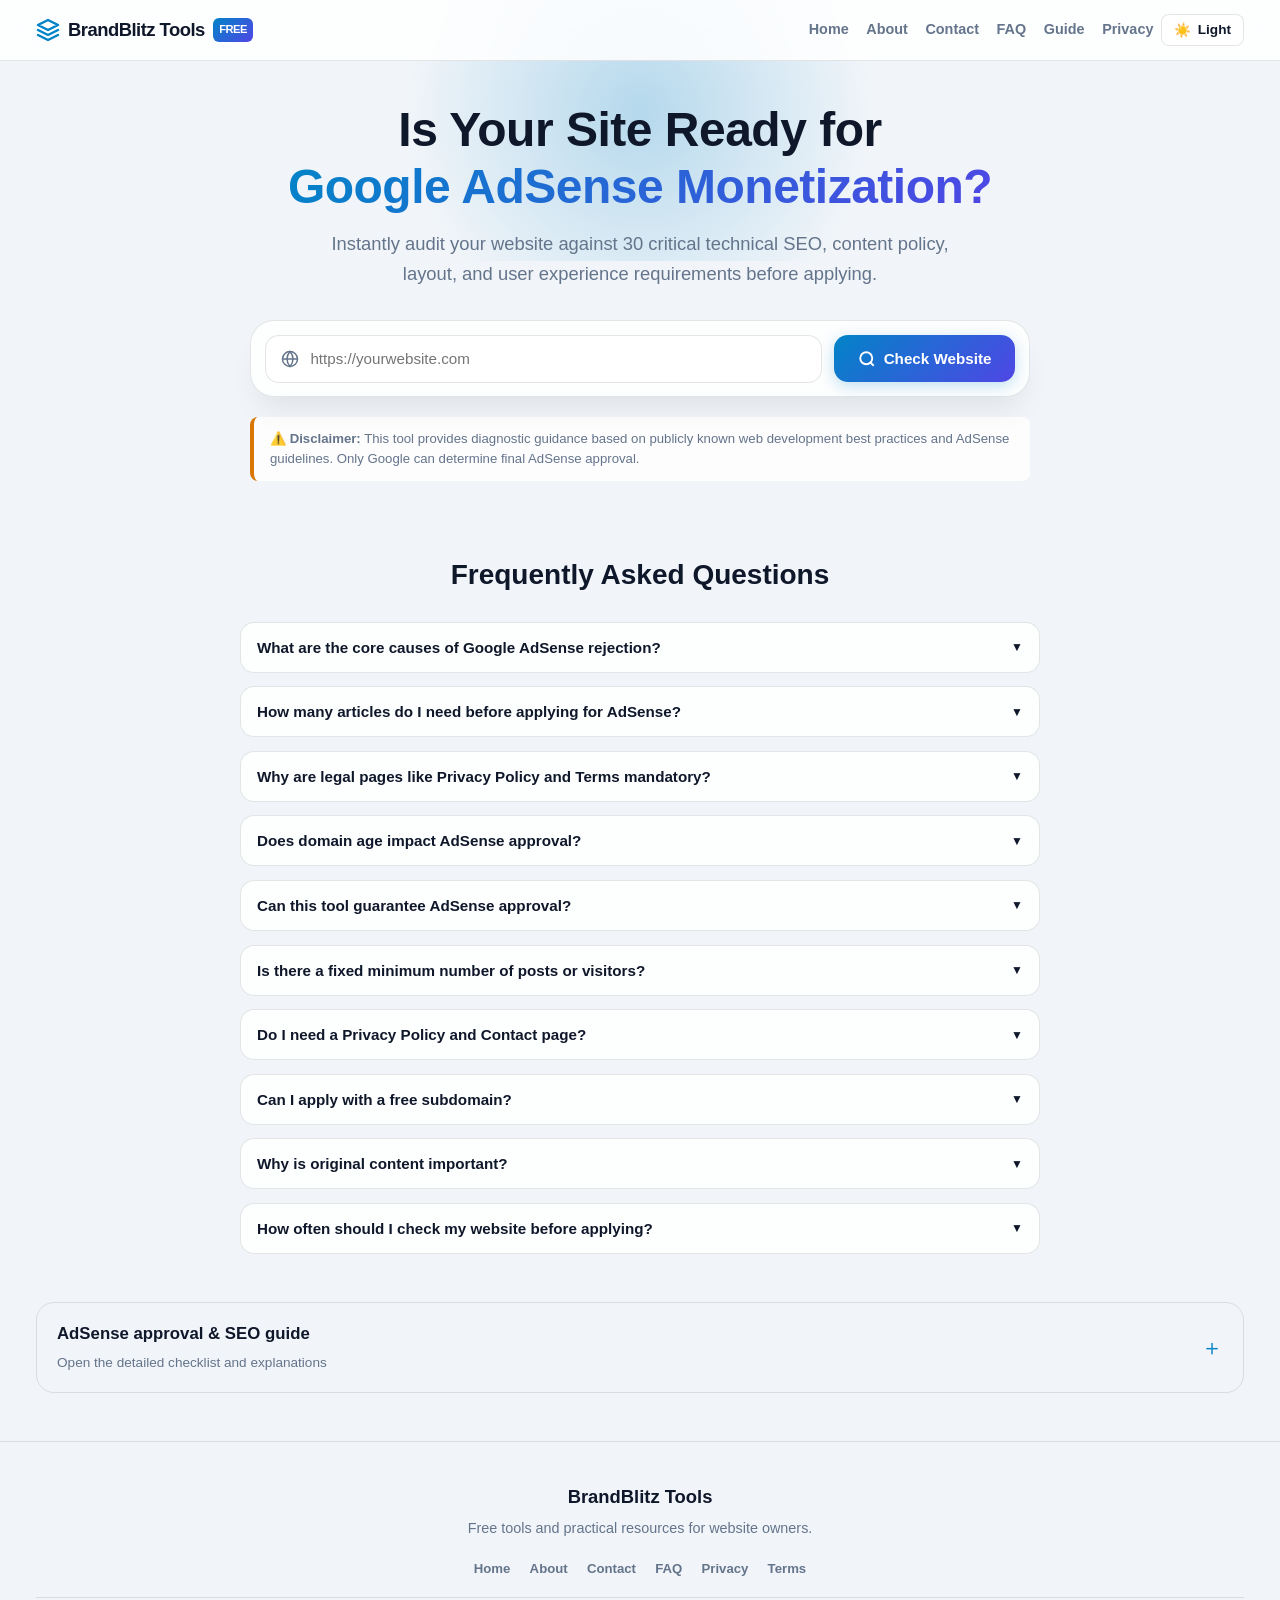
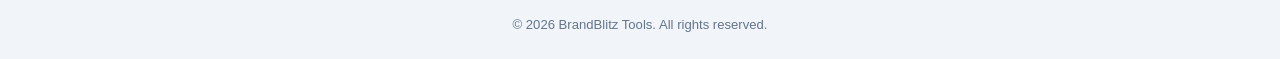
==== commit 7dcdde3f: "Simplify guide, expand FAQs and build a complete site footer (#2)" ====
--- a/index.html
+++ b/index.html
@@ -254,6 +254,24 @@
     }
 
 
+    .guide-section{margin:2rem 0}
+    .guide-details{background:var(--card-bg);border:1px solid var(--border-color);border-radius:18px;overflow:hidden}
+    .guide-details>summary{list-style:none;display:flex;align-items:center;justify-content:space-between;gap:1rem;padding:1.15rem 1.25rem;cursor:pointer;color:var(--text-main)}
+    .guide-details>summary::-webkit-details-marker{display:none}
+    .guide-details>summary strong{display:block;font-size:1.05rem}
+    .guide-details>summary small{display:block;margin-top:.25rem;color:var(--text-muted);font-size:.85rem}
+    .guide-chevron{font-size:1.4rem;color:var(--primary)}
+    .guide-details[open] .guide-chevron{transform:rotate(45deg)}
+    .guide-details .seo-article{margin:0;border:0;border-radius:0;box-shadow:none}
+    .site-footer{margin-top:3rem;padding:2.5rem 0 1.5rem;background:var(--card-bg);border-top:1px solid var(--border-color);color:var(--text-muted)}
+    .footer-inner{display:grid;gap:1.1rem;text-align:center}
+    .footer-brand strong{display:block;color:var(--text-main);font-size:1.15rem}
+    .footer-brand span{display:block;margin-top:.35rem;font-size:.9rem}
+    .footer-links{display:flex;flex-wrap:wrap;justify-content:center;gap:.6rem 1.2rem}
+    .footer-links a{color:var(--text-muted);font-weight:600}
+    .footer-links a:hover{color:var(--primary)}
+    .footer-copy{margin:0;padding-top:1rem;border-top:1px solid var(--border-color);font-size:.82rem}
+    @media(max-width:760px){.guide-details>summary{padding:1rem}.guide-details .seo-article{padding:1.1rem}.footer-links{gap:.75rem 1rem}}
     .nav-menu{display:flex;align-items:center;gap:clamp(.55rem,1.5vw,1.1rem)}
     .nav-menu a{color:var(--text-muted);font-size:.9rem;font-weight:600;white-space:nowrap}
     .nav-menu a:hover{color:var(--primary);text-decoration:none}
@@ -1070,13 +1088,13 @@
           <a href="index.html">Home</a>
           <a href="about.html">About</a>
           <a href="contact.html">Contact</a>
-          <a href="faq.html">FAQ</a>
+          <a href="#faq">FAQ</a>
+          <a href="#guide">Guide</a>
           <a href="privacy-policy.html">Privacy</a>
         </div>
         <button class="theme-toggle" id="themeToggleBtn" aria-label="Toggle theme">
           <span id="themeIcon">☀️</span><span id="themeText">Light</span>
         </button>
-      </div>
       </div>
     </div>
   </nav>
@@ -1239,7 +1257,7 @@
     </section>
 
     <!-- FAQ SECTION -->
-    <section class="faq-section">
+    <section class="faq-section" id="faq">
       <h2 style="text-align: center; font-size: 1.75rem; margin-bottom: 1.5rem;">Frequently Asked Questions</h2>
       <div class="faq-grid">
         <div class="faq-item">
@@ -1281,11 +1299,19 @@
             <p>In some regions, Google historically preferred domains that were at least 6 months old. Globally, new domains can be approved if they offer exceptional, original content and robust technical structure.</p>
           </div>
         </div>
+        <div class="faq-item"><button class="faq-question" onclick="toggleFaq(this)">Can this tool guarantee AdSense approval?<span class="faq-icon">▼</span></button><div class="faq-answer"><p>No. This tool provides a checklist and general guidance. Google reviews each application and makes the final decision.</p></div></div>
+        <div class="faq-item"><button class="faq-question" onclick="toggleFaq(this)">Is there a fixed minimum number of posts or visitors?<span class="faq-icon">▼</span></button><div class="faq-answer"><p>Google does not publish a universal minimum article count or traffic threshold for all applicants. Focus on useful original content, clear navigation and policy compliance.</p></div></div>
+        <div class="faq-item"><button class="faq-question" onclick="toggleFaq(this)">Do I need a Privacy Policy and Contact page?<span class="faq-icon">▼</span></button><div class="faq-answer"><p>A clear privacy disclosure is important for advertising and data practices. About and contact information also help visitors understand who operates the site and how to reach them.</p></div></div>
+        <div class="faq-item"><button class="faq-question" onclick="toggleFaq(this)">Can I apply with a free subdomain?<span class="faq-icon">▼</span></button><div class="faq-answer"><p>Eligibility depends on the platform and account setup. Check current AdSense requirements for your host and domain; a custom domain alone does not guarantee approval.</p></div></div>
+        <div class="faq-item"><button class="faq-question" onclick="toggleFaq(this)">Why is original content important?<span class="faq-icon">▼</span></button><div class="faq-answer"><p>Pages should offer genuine value, clear explanations and useful information rather than copied, thin or repetitive material.</p></div></div>
+        <div class="faq-item"><button class="faq-question" onclick="toggleFaq(this)">How often should I check my website before applying?<span class="faq-icon">▼</span></button><div class="faq-answer"><p>Review important pages regularly. Check navigation, mobile usability, links and whether your disclosures reflect your actual services and data practices.</p></div></div>
       </div>
     </section>
 
-    <!-- SEO RICH CONTENT GUIDE -->
-    <article class="seo-article">
+    <!-- OPTIONAL LONG-FORM GUIDE -->
+    <section class="guide-section" id="guide"><details class="guide-details">
+      <summary><span><strong>AdSense approval & SEO guide</strong><small>Open the detailed checklist and explanations</small></span><span class="guide-chevron">＋</span></summary>
+      <article class="seo-article">
       <h2>The Definitive Guide to Google AdSense Approval, Technical SEO, and Web Compliance</h2>
       <p>Earning approval for the Google AdSense publisher network is a pivotal milestone for webmasters, digital marketers, and content creators aiming to monetize online traffic. However, obtaining approval has become increasingly competitive. Google enforces stringent standards regarding content quality, technical structure, user privacy, and layout usability. This guide delves into the foundational requirements necessary to maximize your site's readiness for AdSense.</p>
 
@@ -1352,38 +1378,16 @@
         <li>Ensure zero placeholder text, draft pages, or broken links exist.</li>
         <li>Run this diagnostic tool to fix any remaining technical SEO or structural warnings.</li>
       </ol>
-    </article>
+      </article>
+    </details></section>
   </main>
 
-  <div style="margin:40px 0;padding:25px;border-radius:16px;background:linear-gradient(135deg,#4f46e5,#2563eb);text-align:center;color:#fff;box-shadow:0 8px 25px rgba(0,0,0,.15);">
-
-<h2 style="margin:0 0 10px;font-size:28px;">🚀 Explore More Free Online Tools</h2>
-
-<p style="font-size:17px;line-height:1.7;margin-bottom:20px;">
-Discover powerful SEO, Blogger, PDF, Image, Text, Developer and Productivity tools — all in one place and completely FREE.
-</p>
-
-<a href="https://brandblitztools.blogspot.com/" target="_blank" style="display:inline-block;background:#fff;color:#2563eb;text-decoration:none;padding:14px 32px;font-size:18px;font-weight:bold;border-radius:50px;margin:8px;">
-🌐 Visit BrandBlitz Tools
-</a>
-
-<a href="https://brandblitztools.blogspot.com/search/label/SEO%20Tools" target="_blank" style="display:inline-block;background:#22c55e;color:#fff;text-decoration:none;padding:14px 32px;font-size:18px;font-weight:bold;border-radius:50px;margin:8px;">
-📈 Explore SEO Tools
-</a>
-
-<a href="https://brandblitztools.blogspot.com/search/label/Online%20Tools" target="_blank" style="display:inline-block;background:#f59e0b;color:#fff;text-decoration:none;padding:14px 32px;font-size:18px;font-weight:bold;border-radius:50px;margin:8px;">
-🛠️ Browse All Tools
-</a>
-
-</div>
-
   <!-- FOOTER -->
-  <footer>
-    <div class="container">
-      <p>© 2026 BrandBlitz Tools. All Rights Reserved.</p>
-      <p style="margin-top: 0.4rem; font-size: 0.775rem;">Designed by BrandBlitz Tools for Webmasters, SEO Specialists, and Content Publishers.</p>
-    </div>
-  </footer>
+  <footer class="site-footer"><div class="container footer-inner">
+    <div class="footer-brand"><strong>BrandBlitz Tools</strong><span>Free tools and practical resources for website owners.</span></div>
+    <nav class="footer-links" aria-label="Footer navigation"><a href="index.html">Home</a><a href="about.html">About</a><a href="contact.html">Contact</a><a href="faq.html">FAQ</a><a href="privacy-policy.html">Privacy</a><a href="terms.html">Terms</a></nav>
+    <p class="footer-copy">© 2026 BrandBlitz Tools. All rights reserved.</p>
+  </div></footer>
 
   <!-- TOAST CONTAINER -->
   <div class="toast-container" id="toastContainer"></div>
@@ -1478,160 +1482,94 @@
     /* ==========================================================================
        3. AUDIT ENGINE SIMULATION
        ========================================================================== */
-    async function startAudit() {
-      const rawUrl = document.getElementById('targetUrl').value.trim();
-      if (!rawUrl) { showToast('Please enter a website URL', 'fail'); return; }
-      let target;
-      try {
-        target = new URL(/^https?:\/\//i.test(rawUrl) ? rawUrl : 'https://' + rawUrl);
-        if (!['http:', 'https:'].includes(target.protocol)) throw new Error('Invalid protocol');
-      } catch (_) { showToast('Please enter a valid http or https website URL', 'fail'); return; }
+    function startAudit() {
+      const targetUrl = document.getElementById('targetUrl').value.trim();
+      if (!targetUrl) {
+        showToast('Please enter a valid website URL', 'fail');
+        return;
+      }
 
       document.getElementById('loadingContainer').style.display = 'block';
       document.getElementById('dashboardContainer').style.display = 'none';
-      document.getElementById('loadingProgressBar').style.width = '35%';
-      document.getElementById('loadingStatusText').textContent = 'Inspecting the submitted website...';
-      document.getElementById('loadingStep').textContent = 'Reading page HTML and checking public signals';
-      try {
-        await runDiagnosticLogic(target.href);
-      } finally {
-        document.getElementById('loadingContainer').style.display = 'none';
-      }
-    }
-
-    async function runDiagnosticLogic(url) {
-      const target = new URL(url);
-      const results = new Map();
-      const put = (id, status, message) => results.set(id, { status, message });
-      const manual = 'Could not be verified automatically from this public-page scan. Please review manually.';
-      const timeoutFetch = async (resource, ms = 9000) => {
-        const controller = new AbortController();
-        const timer = setTimeout(() => controller.abort(), ms);
-        try { return await fetch(resource, { signal: controller.signal, redirect: 'follow' }); }
-        finally { clearTimeout(timer); }
-      };
-
+
+      const loadingStatusText = document.getElementById('loadingStatusText');
+      const loadingStep = document.getElementById('loadingStep');
+      const loadingProgressBar = document.getElementById('loadingProgressBar');
+
+      const steps = [
+        { progress: 15, text: "Connecting to server...", step: "Executing HTTPS security handshake" },
+        { progress: 35, text: "Crawling HTML markup...", step: "Parsing Meta tags, Headings, and Legal Links" },
+        { progress: 65, text: "Analyzing performance & UX...", step: "Measuring Core Web Vitals & Image assets" },
+        { progress: 85, text: "Evaluating Policy Compliance...", step: "Checking AdSense mandatory requirements" },
+        { progress: 100, text: "Finalizing diagnostic score...", step: "Generating custom report" }
+      ];
+
+      let stepIdx = 0;
+      const interval = setInterval(() => {
+        if (stepIdx < steps.length) {
+          loadingProgressBar.style.width = steps[stepIdx].progress + '%';
+          loadingStatusText.textContent = steps[stepIdx].text;
+          loadingStep.textContent = steps[stepIdx].step;
+          stepIdx++;
+        } else {
+          clearInterval(interval);
+          setTimeout(() => {
+            document.getElementById('loadingContainer').style.display = 'none';
+            runDiagnosticLogic(targetUrl);
+          }, 300);
+        }
+      }, 400);
+    }
+
+    function runDiagnosticLogic(url) {
       document.getElementById('reportUrlDisplay').textContent = url;
       auditResults = [];
-      let doc = null, html = '', pageResponse = null, pageError = '';
-      try {
-        pageResponse = await timeoutFetch(url);
-        if (!pageResponse.ok) throw new Error('Website returned HTTP ' + pageResponse.status);
-        html = await pageResponse.text();
-        doc = new DOMParser().parseFromString(html, 'text/html');
-      } catch (error) {
-        pageError = error.name === 'AbortError' ? 'The website took too long to respond.' :
-          (error.message || 'The browser could not read this website. It may block cross-origin access.');
-      }
-
-      if (doc) {
-        const title = (doc.title || '').trim();
-        const meta = name => doc.querySelector('meta[name="' + name + '" i]')?.content?.trim() || '';
-        const canonical = doc.querySelector('link[rel~="canonical"]')?.href || '';
-        const h1 = doc.querySelectorAll('h1').length;
-        const headings = [...doc.querySelectorAll('h1,h2,h3,h4,h5,h6')];
-        const images = [...doc.images];
-        const links = [...doc.querySelectorAll('a[href]')];
-        const internal = links.filter(a => { try { return new URL(a.href, target).origin === target.origin; } catch (_) { return false; } });
-        const external = links.filter(a => { try { return new URL(a.href, target).origin !== target.origin && /^https?:/.test(a.href); } catch (_) { return false; } });
-        const text = (doc.body?.innerText || '').replace(/\s+/g, ' ').trim();
-        const wordCount = text ? text.split(' ').length : 0;
-        const hrefs = links.map(a => (a.getAttribute('href') || '').toLowerCase());
-        const hasLink = terms => hrefs.some(h => terms.some(t => h.includes(t)));
-        const content = text.toLowerCase();
-
-        put('https', target.protocol === 'https:' ? 'pass' : 'fail', target.protocol === 'https:' ? 'The submitted address uses HTTPS. Certificate validity was not independently checked.' : 'The submitted address uses HTTP. Switch the site to HTTPS.');
-        put('mobile', doc.querySelector('meta[name="viewport"]') ? 'pass' : 'fail', doc.querySelector('meta[name="viewport"]') ? 'A viewport meta tag was found.' : 'No viewport meta tag was found in the returned HTML.');
-        put('title', title.length >= 10 && title.length <= 65 ? 'pass' : 'fail', title ? 'Found title (' + title.length + ' characters): ' + title : 'No HTML title element was found.');
-        put('meta_desc', meta('description').length >= 50 ? 'pass' : 'fail', meta('description') ? 'Found meta description (' + meta('description').length + ' characters).' : 'No meta description was found.');
-        put('canonical', canonical ? 'pass' : 'warning', canonical ? 'Canonical URL found: ' + canonical : 'No canonical link was found in the returned HTML.');
-        put('headings', h1 === 1 && headings.length > 1 ? 'pass' : 'warning', 'Found ' + h1 + ' H1 heading(s) and ' + headings.length + ' total headings.');
-        const missingAlt = images.filter(img => !img.hasAttribute('alt')).length;
-        put('alt_tags', images.length && missingAlt === 0 ? 'pass' : (missingAlt ? 'fail' : 'warning'), images.length ? missingAlt + ' of ' + images.length + ' images have no alt attribute.' : 'No images were found in the returned HTML.');
-        put('og_tags', doc.querySelector('meta[property="og:title"],meta[property="og:description"],meta[property="og:image"]') ? 'pass' : 'warning', doc.querySelector('meta[property^="og:"]') ? 'Open Graph metadata found.' : 'No Open Graph metadata found.');
-        put('twitter_tags', doc.querySelector('meta[name="twitter:card"]') ? 'pass' : 'warning', doc.querySelector('meta[name="twitter:card"]') ? 'Twitter Card metadata found.' : 'No Twitter Card metadata found.');
-        put('schema', doc.querySelector('script[type="application/ld+json"]') ? 'pass' : 'warning', doc.querySelector('script[type="application/ld+json"]') ? 'JSON-LD structured data found.' : 'No JSON-LD structured data found.');
-        put('favicon', doc.querySelector('link[rel~="icon"]') ? 'pass' : 'warning', doc.querySelector('link[rel~="icon"]') ? 'Favicon link found.' : 'No favicon link found.');
-        put('about_page', hasLink(['about']) ? 'pass' : 'warning', hasLink(['about']) ? 'An About link was found in the page HTML.' : 'No About link found in the scanned page.');
-        put('contact_page', hasLink(['contact']) ? 'pass' : 'warning', hasLink(['contact']) ? 'A Contact link was found in the page HTML.' : 'No Contact link found in the scanned page.');
-        put('privacy_page', hasLink(['privacy']) ? 'pass' : 'warning', hasLink(['privacy']) ? 'A Privacy link was found in the page HTML.' : 'No Privacy link found in the scanned page.');
-        put('terms_page', hasLink(['terms','conditions']) ? 'pass' : 'warning', hasLink(['terms','conditions']) ? 'A Terms link was found in the page HTML.' : 'No Terms link found in the scanned page.');
-        put('cookie_policy', /cookie|consent|privacy policy/i.test(content) || hasLink(['cookie','privacy']) ? 'pass' : 'warning', /cookie|consent/i.test(content) || hasLink(['cookie','privacy']) ? 'Cookie/consent wording or a privacy link was found; legal adequacy is not assessed.' : 'No cookie/consent wording or privacy link was detected.');
-        put('navigation', doc.querySelector('nav') || doc.querySelector('header') ? 'pass' : 'warning', doc.querySelector('nav') ? 'A navigation landmark was found.' : 'No nav landmark was found; a header alone is not proof of usable navigation.');
-        put('internal_links', internal.length >= 5 ? 'pass' : 'warning', 'Found ' + internal.length + ' internal links on the scanned page.');
-        put('external_links', external.length ? 'pass' : 'warning', 'Found ' + external.length + ' external links on the scanned page.');
-        put('word_count', wordCount >= 500 ? 'pass' : 'warning', 'Found approximately ' + wordCount + ' visible words on the scanned page. This is not a quality judgement.');
-        const longParas = [...doc.querySelectorAll('p')].filter(p => p.innerText.trim().split(/\s+/).length > 120).length;
-        put('readability', longParas <= 2 ? 'pass' : 'warning', 'Found ' + longParas + ' paragraphs longer than 120 words. Automated readability is limited.');
-        const modernImages = images.filter(img => /webp|avif/i.test(img.currentSrc || img.src)).length;
-        put('img_opt', images.length && modernImages / images.length >= .5 ? 'pass' : 'warning', images.length ? modernImages + ' of ' + images.length + ' image URLs use WebP/AVIF. Actual file size is not measured.' : 'No images found to assess.');
-        put('seo_recs', !doc.querySelector('meta[name="robots"][content*="noindex" i]') ? 'pass' : 'fail', doc.querySelector('meta[name="robots"][content*="noindex" i]') ? 'A noindex directive was found in page metadata.' : 'No noindex meta directive was found. Robots.txt and Google indexing status are checked separately.');
-        put('broken_links', 'warning', 'Link destinations were not crawled individually. Check important internal and external links manually.');
-        put('cwv_metrics', 'warning', 'Waiting for Google PageSpeed Insights Lighthouse analysis.');
-        put('content_quality', 'warning', 'Originality, usefulness, accuracy and human editorial quality require human review.');
-        put('ad_placement', 'warning', 'Ad placement and content-to-ad balance require review on the live page and cannot be judged before ads are present.');
-        put('ux_checklist', 'warning', 'Visual contrast, keyboard use and real-device usability need a full accessibility review.');
-      } else {
-        checkItemsDatabase.forEach(item => put(item.id, 'warning', pageError + ' ' + manual));
-        put('https', target.protocol === 'https:' ? 'pass' : 'fail', target.protocol === 'https:' ? 'The submitted address uses HTTPS; the site could not be inspected.' : 'The submitted address uses HTTP.');
-      }
-
-      // Root files are tested separately; CORS restrictions may prevent a browser from reading them.
-      const rootChecks = await Promise.all([
-        ['robots','robots.txt'], ['sitemap','sitemap.xml']
-      ].map(async ([id, file]) => {
-        try {
-          const response = await timeoutFetch(new URL(file, target.origin + '/').href, 6000);
-          if (!response.ok) return put(id, 'fail', file + ' returned HTTP ' + response.status + '.');
-          const body = await response.text();
-          const valid = id === 'robots' ? /user-agent\s*:/i.test(body) : /<urlset|<sitemapindex/i.test(body);
-          put(id, valid ? 'pass' : 'warning', valid ? file + ' was fetched and contains expected markers.' : file + ' exists but expected content markers were not found.');
-        } catch (_) { put(id, 'warning', file + ' could not be read by the browser (possibly CORS/network restrictions). Verify it directly.'); }
-      }));
-
-      // Lighthouse gives independently generated mobile performance, SEO and accessibility results.
-      try {
-        const psiUrl = new URL('https://pagespeedonline.googleapis.com/pagespeedonline/v5/runPagespeed');
-        psiUrl.searchParams.set('url', url);
-        psiUrl.searchParams.set('strategy', 'mobile');
-        ['PERFORMANCE','SEO','ACCESSIBILITY','BEST_PRACTICES'].forEach(v => psiUrl.searchParams.append('category', v));
-        const response = await timeoutFetch(psiUrl.href, 45000);
-        if (!response.ok) throw new Error('PageSpeed API returned HTTP ' + response.status);
-        const data = await response.json();
-        const cats = data.lighthouseResult?.categories || {};
-        const score = key => typeof cats[key]?.score === 'number' ? Math.round(cats[key].score * 100) : null;
-        const perf = score('performance');
-        const seo = score('seo');
-        const access = score('accessibility');
-        const best = score('best-practices');
-        if (perf !== null) put('cwv_metrics', perf >= 90 ? 'pass' : 'warning', 'Google Lighthouse mobile Performance score: ' + perf + '/100. This is a lab test, not field Core Web Vitals.');
-        if (seo !== null) put('seo_recs', seo >= 90 ? 'pass' : 'warning', 'Google Lighthouse mobile SEO score: ' + seo + '/100.');
-        if (access !== null) put('ux_checklist', access >= 90 ? 'pass' : 'warning', 'Google Lighthouse mobile Accessibility score: ' + access + '/100.');
-        if (best !== null) put('readability', best >= 90 ? 'pass' : 'warning', 'Google Lighthouse Best Practices score: ' + best + '/100. This is not a readability score.');
-      } catch (error) {
-        put('cwv_metrics', 'warning', 'Google PageSpeed analysis was unavailable: ' + (error.message || 'request failed') + '. Try again later.');
-      }
-
-      let passCount = 0, warningCount = 0, failCount = 0;
-      auditResults = checkItemsDatabase.map(item => {
-        const r = results.get(item.id) || { status: 'warning', message: manual };
-        if (r.status === 'pass') passCount++;
-        else if (r.status === 'fail') failCount++;
-        else warningCount++;
-        return { ...item, status: r.status, passMsg: r.message, failMsg: r.message };
+
+      let passCount = 0;
+      let warningCount = 0;
+      let failCount = 0;
+
+      // This static GitHub Pages tool cannot reliably inspect another site's
+      // HTML, policies, links, or real-user performance metrics because of
+      // browser cross-origin restrictions. Only the submitted URL scheme is
+      // directly verifiable here; all other checks require manual review.
+      checkItemsDatabase.forEach((item) => {
+        let status = 'warning';
+        let statusMsg = 'Not automatically verified. Open the recommendation and review this item on your website.';
+
+        if (item.id === 'https') {
+          status = url.startsWith('https://') ? 'pass' : 'fail';
+          statusMsg = status === 'pass'
+            ? 'The submitted URL uses HTTPS. This does not verify the certificate or every page.'
+            : 'The submitted URL does not use HTTPS. Use a secure HTTPS address.';
+        }
+
+        if (status === 'pass') passCount++;
+        else if (status === 'warning') warningCount++;
+        else failCount++;
+
+        auditResults.push({
+          ...item,
+          status,
+          passMsg: status === 'pass' ? statusMsg : item.passMsg,
+          failMsg: status !== 'pass' ? statusMsg : item.failMsg
+        });
       });
+
       document.getElementById('overallScoreVal').textContent = '—';
       document.getElementById('countPass').textContent = passCount;
       document.getElementById('countWarning').textContent = warningCount;
       document.getElementById('countFail').textContent = failCount;
-      const gauge = document.getElementById('scoreGaugeFill');
-      gauge.style.strokeDashoffset = 283;
-      gauge.style.stroke = 'var(--warning)';
-      document.getElementById('scoreRatingText').textContent = 'Live page checks completed — manual policy review still required';
+
+      const gaugeFill = document.getElementById('scoreGaugeFill');
+      gaugeFill.style.strokeDashoffset = 283;
+      gaugeFill.style.stroke = 'var(--warning)';
+      document.getElementById('scoreRatingText').textContent = 'Manual review needed — no approval score is calculated';
       document.getElementById('scoreRatingText').style.color = 'var(--warning)';
+
       renderCheckGrid(auditResults);
       document.getElementById('dashboardContainer').style.display = 'block';
-      showToast('Website-specific checks completed. Some items need manual review.', 'warning');
+      showToast('Diagnostic checklist ready. Review the items marked for manual verification.', 'warning');
     }
 
     /* ==========================================================================
